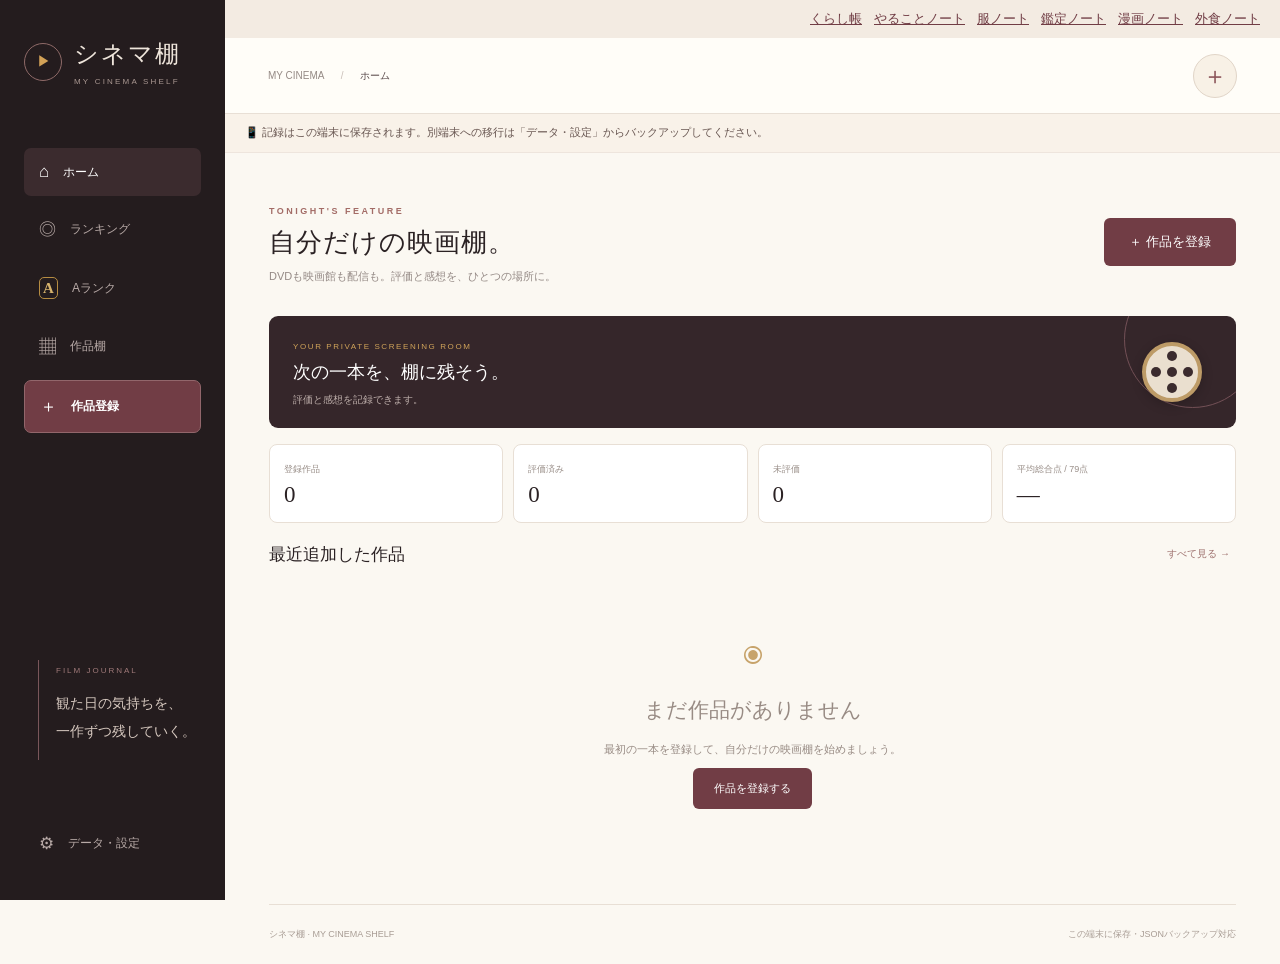
==== index.html @ 207286e6 "Unify home and library movie card layouts" ====
<!doctype html><html lang="ja"><head><meta charset="utf-8"><meta name="viewport" content="width=device-width,initial-scale=1"><meta name="theme-color" content="#241c1e"><meta name="description" content="DVD・映画を評価して、観た作品・所有作品・観たい作品を整理する映画ノート"><title>シネマ棚 | DVD・映画の評価ノート</title>
<style>
/* style.css */
:root{--ink:#2b2224;--wine:#713d45;--cream:#f6f0e7;--paper:#fbf8f2;--gold:#c49a4a;--muted:#958a86;--line:#e8dfd5}*{box-sizing:border-box}body{margin:0;background:var(--paper);color:var(--ink);font:14px -apple-system,BlinkMacSystemFont,"Noto Sans JP",sans-serif}button,input,select,textarea{font:inherit}button{cursor:pointer;color:inherit}aside{position:fixed;inset:0 auto 0 0;width:225px;background:#241c1e;color:#eee5db;padding:38px 24px;z-index:5}.brand{display:flex;align-items:center;gap:12px;color:inherit;text-decoration:none;font-family:Georgia,serif;font-size:24px;letter-spacing:2px}.brand small{display:block;font:8px sans-serif;letter-spacing:2.2px;color:#a99791;margin-top:7px}.mark{display:grid;place-items:center;width:38px;height:38px;border:1px solid #8f6a68;border-radius:50%;color:#d3a257;font-size:14px;padding-left:3px}nav{display:grid;gap:8px;margin-top:62px}nav button,.settings-link{border:0;background:none;color:#b8aaa7;border-radius:7px;padding:14px 15px;text-align:left;display:flex;align-items:center;gap:14px;font-size:17px}nav button span,.settings-link span{font-size:12px}nav button.active,.settings-link.active{background:#3b2b2e;color:#fff}.side-note{position:absolute;left:38px;right:25px;bottom:140px;border-left:1px solid #79565a;padding-left:17px}.side-note span{font-size:8px;letter-spacing:2px;color:#9f7979}.side-note p{font-family:Georgia,serif;line-height:2;color:#d6c8bf;font-size:14px}.settings-link{position:absolute;left:24px;right:24px;bottom:32px;width:calc(100% - 48px)}.shell{margin-left:225px}header{height:76px;background:#fffdf8;border-bottom:1px solid var(--line);display:flex;align-items:center;justify-content:space-between;padding:0 43px;color:#968b86;font-size:10px}header i{font-style:normal;margin:0 14px;color:#c9beb7}header b{font-weight:500;color:#59494a}.round-add{border:1px solid #e1d5c8;background:#f8f1e6;border-radius:50%;width:34px;height:34px;color:#8a5358;font-size:18px}main{max-width:1300px;margin:auto;padding:48px 44px 0}.page-head{display:flex;align-items:center;justify-content:space-between;gap:25px;margin-bottom:32px}.kicker{font-size:9px;letter-spacing:2.5px;color:#a36c67;font-weight:700}h1{font-family:Georgia,serif;font-size:31px;line-height:1.55;letter-spacing:1px;margin:12px 0 10px;font-weight:500}.page-head p{color:var(--muted);font-size:11px;margin:0}.primary{border:0;background:var(--wine);color:white;border-radius:6px;padding:13px 21px;font-size:11px}.primary:hover{background:#5d3037}.hero{background:#35262a;color:#fff;border-radius:12px;min-height:230px;padding:37px;display:flex;justify-content:space-between;align-items:center;overflow:hidden;position:relative}.hero:after{content:"";position:absolute;width:330px;height:330px;border:1px solid #735056;border-radius:50%;right:-50px;top:-105px;box-shadow:0 0 0 35px #332428,0 0 0 36px #65464b}.hero-copy{position:relative;z-index:1;max-width:520px}.hero-copy span{color:#d1a45a;font-size:9px;letter-spacing:2px}.hero-copy h2{font-family:Georgia,serif;font-size:24px;line-height:1.65;font-weight:400;margin:12px 0}.hero-copy p{color:#bfb0ac;font-size:11px}.reel{position:relative;z-index:1;width:140px;height:140px;border-radius:50%;background:#eadfcf;border:8px solid #bd9b67;display:grid;place-items:center;margin-right:70px;box-shadow:0 8px 30px #0005}.reel:before{content:"";width:24px;height:24px;background:#3b2b2e;border-radius:50%;box-shadow:38px 0 #3b2b2e,-38px 0 #3b2b2e,0 38px #3b2b2e,0 -38px #3b2b2e}.stats-grid{display:grid;grid-template-columns:repeat(5,1fr);gap:13px;margin:23px 0}.stat{background:#fff;border:1px solid var(--line);border-radius:8px;padding:19px}.stat span{font-size:9px;color:#988d87}.stat strong{display:block;font-family:Georgia,serif;font-size:27px;font-weight:500;margin-top:10px}.section-head{display:flex;justify-content:space-between;align-items:center;margin:30px 0 15px}.section-head h2{font-family:Georgia,serif;font-size:17px;font-weight:500;margin:0}.text-button{border:0;background:none;color:#9e716e;font-size:10px}.poster-grid{display:grid;grid-template-columns:repeat(4,1fr);gap:17px}.movie-card{background:#fff;border:1px solid var(--line);border-radius:9px;overflow:hidden;min-width:0}.poster{height:145px;background:linear-gradient(145deg,#5d3a40,#2c2325);display:grid;place-items:center;color:#dcc5ae;position:relative}.poster span{font-family:Georgia,serif;font-size:46px;opacity:.75}.poster small{position:absolute;left:13px;top:12px;background:#1f1719aa;color:#eadfd7;border-radius:12px;padding:5px 8px;font-size:8px}.poster small.owned{left:auto;right:12px;background:#c59c55;color:#241c1e}.card-body{padding:16px}.card-body h3{margin:0 0 7px;font-size:13px;white-space:nowrap;overflow:hidden;text-overflow:ellipsis}.meta{color:#a0948d;font-size:9px}.stars{color:var(--gold);letter-spacing:1px;margin-top:11px;font-size:14px}.stars .empty{color:#ded5ca}.card-actions{display:flex;justify-content:space-between;align-items:center;margin-top:12px;border-top:1px solid #f0e9e1;padding-top:10px}.pill{font-size:8px;background:#f3ebe2;color:#8a6964;padding:5px 7px;border-radius:12px}.plain{border:0;background:none;color:#9a8882;padding:5px}.toolbar{display:flex;gap:10px;flex-wrap:wrap;margin-bottom:20px}.toolbar input,.toolbar select{border:1px solid var(--line);background:#fff;padding:11px 12px;border-radius:6px;color:var(--ink)}.toolbar input{flex:1;min-width:180px}.toolbar select{min-width:130px}.panel{background:#fff;border:1px solid var(--line);border-radius:9px;overflow:hidden}.list-row{display:flex;align-items:center;gap:15px;padding:16px 20px;border-bottom:1px solid #eee6dd}.list-row:last-child{border-bottom:0}.mini-poster{width:43px;height:56px;border-radius:4px;background:#4a3438;color:#d7b885;display:grid;place-items:center;font-family:Georgia,serif;font-size:20px;flex-shrink:0}.row-main{flex:1;min-width:0}.row-main b{font-size:12px;display:block;white-space:nowrap;overflow:hidden;text-overflow:ellipsis}.row-main small{display:block;color:#9c918a;font-size:9px;margin-top:6px}.empty-state{text-align:center;padding:55px 20px;color:#988b84}.empty-state i{font-size:40px;font-style:normal;color:#c7a36a}.empty-state h2{font-family:Georgia,serif;font-weight:500}.empty-state p{font-size:11px}.rank-list{counter-reset:rank}.rank-list .list-row:before{counter-increment:rank;content:counter(rank);font-family:Georgia,serif;font-size:22px;color:#bb9560;width:23px;text-align:center}.chart-wrap{display:grid;grid-template-columns:1fr 1fr;gap:20px}.chart-panel{padding:24px}.chart-panel h2{font-family:Georgia,serif;font-size:16px;font-weight:500;margin:0 0 25px}.bar-row{display:grid;grid-template-columns:85px 1fr 28px;gap:10px;align-items:center;margin:14px 0;font-size:10px;color:#80726e}.bar{height:7px;background:#eee8df;border-radius:5px;overflow:hidden}.bar div{height:100%;background:#8b5258;border-radius:5px}.settings-grid{display:grid;grid-template-columns:1fr 1fr;gap:18px}.settings-card{padding:25px}.settings-card p{font-size:11px;color:#91837e;line-height:1.9}.secondary{border:1px solid var(--line);background:#fff;border-radius:6px;padding:11px 16px;font-size:10px;margin:8px 6px 0 0}footer{margin-top:40px;padding:23px 0;border-top:1px solid var(--line);display:flex;justify-content:space-between;color:#a89c94;font-size:9px}dialog{border:1px solid var(--line);border-radius:12px;width:540px;max-width:94vw;max-height:92dvh;overflow:auto;padding:29px;color:var(--ink);box-shadow:0 25px 80px #241c1e55}dialog::backdrop{background:#241c1eb8;backdrop-filter:blur(3px)}.dialog-head{display:flex;justify-content:space-between;align-items:center;margin-bottom:23px}.dialog-head h2{font-family:Georgia,serif;font-weight:500;font-size:23px;margin:8px 0 0}form>label,.form-grid label{display:block;font-size:10px;margin:16px 0 0}input,select,textarea{border:1px solid #ded4c8;background:#fff;border-radius:6px;padding:11px;width:100%;margin-top:7px;color:var(--ink)}.form-grid{display:grid;grid-template-columns:1fr 1fr;gap:14px}.owned-check{display:flex!important;gap:8px;align-items:center}.owned-check input{width:auto;margin:0}fieldset{border:0;padding:0;margin:18px 0 0}legend{font-size:10px}legend span{color:#a89d95}.star-input{display:flex;flex-direction:row-reverse;justify-content:flex-end;margin-top:7px}.star-input input{position:absolute;opacity:0;width:1px}.star-input label{font-size:29px;color:#ddd2c5;cursor:pointer}.star-input input:checked~label,.star-input label:hover,.star-input label:hover~label{color:var(--gold)}.full{width:100%;margin-top:8px}.error{color:#ad504a;font-size:10px;min-height:16px}#toast{position:fixed;bottom:24px;left:50%;transform:translateX(-50%);background:#38272b;color:#fff;padding:13px 22px;border-radius:7px;z-index:20;font-size:11px}[hidden]{display:none!important}@media(max-width:1000px){aside{width:185px;padding:30px 16px}.shell{margin-left:185px}main{padding:35px 25px 0}.poster-grid{grid-template-columns:repeat(3,1fr)}.stats-grid{grid-template-columns:repeat(3,1fr)}}@media(max-width:650px){aside{position:fixed;inset:auto 0 0 0;width:100%;height:65px;padding:0;background:#fff;border-top:1px solid var(--line);color:var(--ink)}.brand,.side-note{display:none}nav{display:flex;margin:0;height:65px;padding-right:55px;gap:0}nav button{flex:1;display:flex;flex-direction:column;justify-content:center;gap:4px;padding:6px 1px;border-radius:0;font-size:16px;color:#8d7d79}nav button span{font-size:8px}nav button.active{background:#f4ece5;color:var(--wine)}.settings-link{position:absolute;inset:0 0 0 auto;width:55px;height:65px;padding:0;justify-content:center;border-radius:0;font-size:17px}.settings-link span{display:none}.shell{margin:0}header{height:52px;padding:0 18px}main{padding:28px 17px 76px}.page-head{align-items:flex-start}.page-head h1{font-size:24px}.page-head p{max-width:220px;line-height:1.8}.page-head>.primary{padding:10px;font-size:9px;white-space:nowrap;margin-top:30px}.hero{padding:27px;min-height:220px}.hero-copy h2{font-size:21px}.reel{display:none}.stats-grid{grid-template-columns:repeat(2,1fr);gap:10px}.poster-grid{grid-template-columns:repeat(2,1fr);gap:11px}.poster{height:125px}.chart-wrap,.settings-grid{grid-template-columns:1fr}.toolbar input{flex-basis:100%}.toolbar select{flex:1;min-width:105px}.list-row{padding:14px 12px;gap:10px}.form-grid{grid-template-columns:1fr}footer{gap:20px;line-height:1.8}dialog{padding:23px 19px}}

/* details.css */
.detail-section{margin-top:20px;border-top:1px solid var(--line);padding-top:18px}.detail-section h3{font-family:Georgia,"Noto Serif JP",serif;font-size:14px;font-weight:500;margin:0 0 12px}.detail-section h3 small{font:9px -apple-system,sans-serif;color:#a39790;margin-left:8px}.rating-grid{display:grid;grid-template-columns:1fr 1fr;gap:9px 14px}.criterion{display:grid;grid-template-columns:1fr 76px;align-items:center;gap:8px;font-size:10px;color:#71625f}.criterion select{margin:0;padding:8px}.special-grid{display:grid;grid-template-columns:repeat(2,1fr);gap:7px 12px}.special-item{display:flex;align-items:center;gap:8px;font-size:10px;border:1px solid #e9e0d7;border-radius:6px;padding:9px;background:#fdfaf5}.special-item input{width:auto;margin:0}.criteria-form{margin-top:18px}.criteria-group{padding:20px;border-top:1px solid var(--line)}.criteria-group:first-child{border-top:0}.criteria-group h3{font-family:Georgia,serif;font-size:15px;font-weight:500;margin:0 0 7px}.criteria-group p{font-size:9px;color:#9a8e88;margin:0 0 13px}.criteria-inputs{display:grid;grid-template-columns:repeat(2,1fr);gap:9px}.criteria-inputs label{font-size:9px;color:#8c7d78}.criteria-inputs input{margin-top:5px}.criteria-actions{display:flex;justify-content:flex-end;padding:0 20px 20px}.detail-badge{display:block;margin-top:9px;color:#89606a;font-size:9px;white-space:nowrap;overflow:hidden;text-overflow:ellipsis}@media(max-width:650px){.rating-grid,.criteria-inputs{grid-template-columns:1fr}.special-grid{grid-template-columns:1fr}.criterion{grid-template-columns:1fr 85px}}
.special-score{display:block;font-size:10px;color:#89606a;line-height:1.6;margin-top:8px}.special-rating-summary{background:#f4ecee;border:1px solid #e5d6dc;border-radius:7px;padding:13px 15px;margin:0 0 18px}.special-rating-summary>span{font-size:11px;color:#9b7a87;margin-right:13px}.special-rating-summary output{font-size:20px;color:#8a5566}.special-rating-summary p{font-size:10px;line-height:1.7;color:#a28a93;margin:8px 0 0}
.automatic-work output{display:flex;align-items:center;justify-content:center;min-height:45px;border:1px solid #d9bac5;border-radius:6px;background:#f4e8ed;color:#835063;font-size:13px;padding:8px 4px;white-space:nowrap}.automatic-work .score-scale{line-height:1.5}.work-rating-summary{margin-top:5px}

/* calculated.css */
.overall-section{margin-top:20px;background:#f7f0e6;border:1px solid #eadcc7;border-radius:8px;padding:16px 18px}.overall-section h3{font-size:13px;font-weight:500;margin:0 0 9px}.overall-section small{font-size:9px;color:#9a846e;margin-left:8px}.overall-section output{font-family:Georgia,serif;font-size:28px;color:#8b5a4b}.overall-section p{font-size:10px;color:#988676;line-height:1.8;margin-bottom:0}.score-scale{display:block;font-size:9px;color:#aa9589;margin-top:4px}.calculated-stars{display:inline-flex;align-items:center;gap:7px;white-space:nowrap}.calculated-stars b{font-size:11px;letter-spacing:0;font-weight:500}.star-track{position:relative;display:inline-block;color:#ded5ca;line-height:1.5}.star-fill{position:absolute;top:0;left:0;overflow:hidden;color:var(--gold);white-space:nowrap;line-height:1.5}.rating-unset{display:inline-block;font-size:10px;color:#b4a59a;margin-top:11px}#subgenre-label[hidden]{display:none!important}

/* total.css */
.total-rating{display:inline-flex;align-items:baseline;gap:3px;white-space:nowrap;color:var(--gold);margin-top:11px}.total-rating strong{font-size:22px;font-family:Georgia,serif;font-weight:500}.total-rating small{font-size:10px;letter-spacing:0;color:#9a8b7b}.hero-copy .total-rating small{color:#c5b1a3}.hero-copy .total-rating strong{color:#e0b76c}.card-actions{justify-content:flex-end}.list-row .total-rating{margin-top:0}.list-row .total-rating strong{font-size:18px}@media(max-width:650px){.list-row .total-rating strong{font-size:16px}.list-row .total-rating small{font-size:9px}}
.card-body>.total-rating,.card-body>.rating-unset{display:flex;width:max-content}

/* ranking.css */
.ranking-switch{display:grid;grid-template-columns:repeat(4,1fr);gap:10px}.ranking-switch button{border:1px solid var(--line);border-radius:8px;padding:15px 12px;background:#fff;color:#8b7772;font-size:12px;text-align:center}.ranking-switch button small{display:block;margin-top:6px;font-size:9px;color:#ac9b8c}.ranking-switch button[aria-pressed="true"]{background:#713d45;border-color:#713d45;color:#fff}.ranking-switch button[aria-pressed="true"] small{color:#e3cac5}.ranking-switch button:focus-visible{outline:3px solid #c49a4a;outline-offset:2px}.ranking-help{font-size:10px;color:#9b8b80;line-height:1.9;margin:15px 0 19px}.ranking-summary{display:flex;align-items:center;justify-content:space-between;gap:15px;margin:22px 0 12px;font-size:10px}.ranking-summary b{font-size:13px;font-weight:500}.ranking-summary span{color:#a18f81}.ranking-number{width:42px;text-align:center;color:#ab834e;font-family:Georgia,serif;font-size:23px;flex-shrink:0}.ranking-number small{font:9px -apple-system,sans-serif;margin-left:3px;color:#ad9b84}.ranking-score{white-space:nowrap;color:#98664d;flex-shrink:0}.ranking-score strong{font:23px Georgia,serif}.ranking-score small{font-size:10px;color:#a9988c}.ranking-row .ranking-completion{color:#b3a498;font-size:9px}.ranking-list .ranking-row:last-child{border-bottom:0}.rankings-section{margin-bottom:30px}@media(max-width:650px){.ranking-switch{grid-template-columns:repeat(2,minmax(0,1fr));gap:8px}.ranking-switch button{font-size:11px;padding:13px 8px}.ranking-switch button small{font-size:9px}.ranking-number{width:28px;font-size:20px}.ranking-score strong{font-size:20px}.ranking-score small{font-size:9px}.ranking-row{gap:8px}.ranking-summary{gap:8px}.ranking-summary span{font-size:9px}}

/* layout.css */
.register-tab{background:#713d45;color:#fff;border:1px solid #92666b;min-height:52px}.register-tab span{font-weight:600}.page-head>.primary{min-height:48px;font-size:13px;padding:15px 25px}.round-add{width:44px;height:44px;font-size:24px}.hero{min-height:112px;padding:18px 24px;border-radius:9px;gap:16px}.hero:after{width:135px;height:135px;right:-25px;top:-45px;box-shadow:none}.hero-copy{min-width:0;flex:1}.hero-copy>span{font-size:8px;letter-spacing:1.6px}.hero-copy h2{font-size:18px;line-height:1.5;margin:7px 0;white-space:nowrap;overflow:hidden;text-overflow:ellipsis}.hero-copy p{margin:0;font-size:10px}.reel{width:60px;height:60px;border-width:4px;margin-right:10px;flex-shrink:0;box-shadow:0 3px 12px #0003}.reel:before{width:10px;height:10px;box-shadow:16px 0 #3b2b2e,-16px 0 #3b2b2e,0 16px #3b2b2e,0 -16px #3b2b2e}body[data-active-view="home"] .page-head h1{font-size:26px;line-height:1.4;margin:8px 0}body[data-active-view="home"] .stats-grid{margin:16px 0;gap:10px}body[data-active-view="home"] .stat{padding:14px}body[data-active-view="home"] .stat strong{font-size:23px;margin-top:6px}body[data-active-view="home"] .section-head{margin:20px 0 13px}#editor{width:min(960px,96vw);height:min(940px,96dvh);max-width:96vw;max-height:96dvh;padding:0;overflow:hidden}#movie-form{display:grid;grid-template-rows:auto minmax(0,1fr) auto;height:100%;min-height:0}#editor .dialog-head{padding:22px 28px 18px;margin:0;background:#fffdf8;border-bottom:1px solid var(--line)}#editor .dialog-head>.plain{min-width:44px;min-height:44px;font-size:19px}#editor .dialog-head h2{font-size:25px}#editor .editor-scroll{overflow-y:auto;overscroll-behavior:contain;padding:0 30px 24px;min-height:0;scrollbar-gutter:stable}#editor .editor-scroll>label,#editor .form-grid>label{display:block;font-size:13px;margin:17px 0 0}#editor input,#editor select,#editor textarea{font-size:15px;min-height:45px;padding:11px 12px}#editor input[type="checkbox"]{min-height:22px;width:22px;height:22px;padding:0}#editor .detail-section h3{font-size:16px}#editor .detail-section h3 small{font-size:11px}#editor .criterion{font-size:13px;grid-template-columns:minmax(0,1fr) 90px;gap:10px}#editor .rating-grid{gap:12px 25px}#editor .score-scale{font-size:10px}#editor .editor-footer{background:#fffdf8;padding:12px 28px max(15px,env(safe-area-inset-bottom));border-top:1px solid var(--line);display:flex;align-items:center;justify-content:flex-end;gap:18px}#editor .editor-footer .error{flex:1;margin:0;font-size:12px;line-height:1.6}#editor .editor-footer .primary{margin:0;width:auto;min-width:210px;min-height:48px;font-size:14px}.criteria-save-note,.criteria-save-status{font-size:11px;color:#8a7161;line-height:1.9;margin:10px 0}.criteria-recovery{padding:20px;border-top:1px solid var(--line)}.criteria-recovery summary{cursor:pointer;font-size:12px;color:#8c6663}.criteria-recovery>div{display:flex;align-items:center;gap:10px;flex-wrap:wrap;margin-top:14px}.criteria-recovery select{flex:1;min-width:180px;margin:0}.criteria-recovery button{margin:0}.criteria-recovery .help{font-size:10px;color:#9a8a7d;line-height:1.8}.criteria-recovery label{font-size:11px}.criteria-actions{align-items:center;justify-content:space-between;gap:15px}.criteria-actions button{white-space:nowrap}.settings-card .criteria-save-note{min-height:0}
@media(max-width:650px){nav{padding-right:52px}nav button{font-size:19px;gap:5px}nav button span{font-size:10px}.register-tab{background:#713d45!important;color:#fff!important;min-width:75px;min-height:65px;border-radius:0}.register-tab span{font-size:11px}.settings-link{width:52px}.page-head{align-items:flex-start;gap:12px;margin-bottom:19px}.page-head>.primary{margin-top:22px;min-height:46px;min-width:100px;padding:12px 13px;font-size:12px}.page-head h1{font-size:22px}body[data-active-view="home"] .page-head h1{font-size:22px}body[data-active-view="home"] .page-head p{font-size:10px;max-width:220px}main{padding:22px 16px 85px}.hero{min-height:95px;padding:15px 17px;gap:12px}.hero-copy h2{font-size:15px;margin:6px 0}.hero-copy p{font-size:9px;line-height:1.5}.hero-copy .total-rating{margin:0}.hero-copy .total-rating strong{font-size:20px}.hero .reel{display:grid;width:46px;height:46px;border-width:3px;margin:0}.hero .reel:before{width:8px;height:8px;box-shadow:12px 0 #3b2b2e,-12px 0 #3b2b2e,0 12px #3b2b2e,0 -12px #3b2b2e}body[data-active-view="home"] .stats-grid{grid-template-columns:repeat(3,minmax(0,1fr));gap:8px;margin:13px 0}body[data-active-view="home"] .stat{padding:11px 10px;min-height:70px}body[data-active-view="home"] .stat span{font-size:8px}body[data-active-view="home"] .stat strong{font-size:21px}#editor{width:100vw;max-width:100vw;height:100dvh;max-height:100dvh;margin:0;border:0;border-radius:0}#editor .dialog-head{padding:max(12px,env(safe-area-inset-top)) 18px 12px}#editor .dialog-head h2{font-size:22px}#editor .editor-scroll{padding:0 18px 25px;scrollbar-gutter:auto}#editor .rating-grid{grid-template-columns:1fr;gap:12px}#editor .criterion{grid-template-columns:minmax(0,1fr) 92px;font-size:14px}#editor .criterion select{font-size:16px}#editor input,#editor textarea,#editor select{font-size:16px}#editor .detail-section h3{font-size:15px;line-height:1.9}#editor .detail-section h3 small{font-size:10px}#editor .editor-footer{padding:10px 15px max(12px,env(safe-area-inset-bottom));flex-direction:column;gap:6px}#editor .editor-footer .primary{width:100%;min-height:50px;font-size:15px}#editor .editor-footer .error{flex:initial;width:100%;font-size:11px;min-height:0}#editor .editor-footer .error:empty{display:none}.criteria-actions{align-items:flex-start;flex-direction:column}.criteria-actions .primary{width:100%;min-height:45px}.criteria-recovery{padding:18px}.criteria-recovery>div{align-items:stretch}.criteria-recovery button{width:100%}}
.stats-grid{grid-template-columns:repeat(4,minmax(0,1fr))}@media(max-width:650px){body[data-active-view="home"] .stats-grid,.stats-grid{grid-template-columns:repeat(2,minmax(0,1fr))}body[data-active-view="stats"] .rankings-section>.section-head{margin-top:0}}

/* movie.css */
.movie-card,.ranking-row,.movie-row{position:relative}.movie-open{position:absolute;inset:0;z-index:1;border:0;border-radius:inherit;background:transparent;width:100%;padding:0;-webkit-tap-highlight-color:transparent}.movie-open:hover{box-shadow:inset 0 0 0 2px #713d452b}.movie-open:focus-visible{outline:3px solid var(--wine);outline-offset:-3px}.card-actions button,.ranking-row>.plain,.movie-row>.plain{position:relative;z-index:2;min-width:44px;min-height:44px}.movie-card .card-actions{margin-top:8px;padding-top:3px}
.movie-actress{display:flex;align-items:baseline;gap:6px;margin:0 0 9px;line-height:1.6}.movie-actress>span{flex-shrink:0;font-size:9px;color:var(--muted)}.movie-actress>strong{min-width:0;font-size:11px;font-weight:500;color:var(--wine);overflow-wrap:anywhere}
#movie-details{width:min(850px,96vw);height:min(920px,94dvh);max-width:96vw;max-height:94dvh;padding:0;overflow:hidden;background:var(--paper)}.movie-detail-layout{height:100%;display:grid;grid-template-rows:auto minmax(0,1fr) auto}.movie-detail-layout>.dialog-head{margin:0;padding:22px 28px;border-bottom:1px solid var(--line);align-items:flex-start;gap:18px;background:#fffdf8}.movie-detail-layout .dialog-head>div{min-width:0}.movie-detail-layout h2{overflow-wrap:anywhere;line-height:1.5;font-size:23px}.movie-detail-layout .dialog-head>.plain{min-width:44px;min-height:44px;font-size:19px;flex-shrink:0}.movie-detail-body{overflow-y:auto;overscroll-behavior:contain;min-height:0;padding:24px 30px}.movie-detail-summary>.total-rating,.movie-detail-summary>.rating-unset{display:inline-flex;margin:0 0 20px}.movie-facts{display:grid;grid-template-columns:1fr 1fr;gap:18px 28px;margin:0}.movie-facts div{min-width:0}.movie-facts dt{font-size:11px;color:#95847e;margin-bottom:6px}.movie-facts dd{font-size:14px;line-height:1.6;margin:0;overflow-wrap:anywhere}.movie-detail-section{padding-top:24px;margin-top:24px;border-top:1px solid var(--line)}.movie-detail-section h3{margin:0 0 14px;font-size:16px;display:flex;align-items:baseline;justify-content:space-between;gap:12px}.movie-detail-section h3>span{font-size:14px;color:var(--wine);font-weight:500;white-space:nowrap}.movie-detail-section h3>small{font-size:12px;font-weight:400;color:#95847e}.movie-rating-list{display:grid;grid-template-columns:1fr 1fr;gap:0 24px;margin:0}.movie-rating-list>div{display:flex;justify-content:space-between;align-items:center;gap:15px;min-width:0;padding:13px 0;border-bottom:1px solid #eee6dd}.movie-rating-list dt{font-size:13px;line-height:1.6;overflow-wrap:anywhere}.movie-rating-list dd{margin:0;font-size:17px;font-weight:600;color:var(--wine);white-space:nowrap}.movie-rating-list dd small{font-size:10px;font-weight:400;color:#95847e}.movie-detail-body .unrated{color:#a39790;font-weight:400;font-size:12px}.movie-review{font-size:14px;line-height:1.9;white-space:pre-wrap;overflow-wrap:anywhere;margin:0}.movie-tags{display:flex;gap:8px;flex-wrap:wrap}.movie-tags span{font-size:12px;color:#8a5358;border-radius:14px;background:#f0e4df;padding:6px 11px;overflow-wrap:anywhere;max-width:100%}.movie-detail-footer{padding:13px 28px max(15px,env(safe-area-inset-bottom));display:flex;justify-content:flex-end;align-items:center;gap:10px;background:#fffdf8;border-top:1px solid var(--line)}.movie-detail-footer button{min-height:46px;padding:12px 24px;margin:0;font-size:13px}
@media(max-width:650px){#movie-details{width:100vw;max-width:100vw;height:100dvh;max-height:100dvh;border:0;border-radius:0;margin:0}.movie-detail-layout>.dialog-head{padding:17px 18px 14px}.movie-detail-layout h2{font-size:20px}.movie-detail-body{padding:20px}.movie-facts,.movie-rating-list{grid-template-columns:1fr}.movie-facts{gap:16px}.movie-detail-section{margin-top:22px;padding-top:22px}.movie-detail-footer{padding:12px 18px max(15px,env(safe-area-inset-bottom))}.movie-detail-footer button{flex:1}.movie-rating-list dt{font-size:14px}}

/* sync.css */
.sync-status{display:flex;align-items:center;gap:10px;min-height:40px;padding:7px 43px;background:#f3eee7;border-bottom:1px solid var(--line);font-size:11px;color:#8a746a}.sync-status:before{content:"";width:7px;height:7px;border-radius:50%;background:#b4a38d;flex-shrink:0}.sync-status[data-state="synced"]:before{background:#6d896f}.sync-status[data-state="syncing"]:before{background:#c49a4a}.sync-status[data-state="error"]:before,.sync-status[data-state="auth"]:before{background:#b26a65}.sync-status>span{flex:1;line-height:1.5}.sync-status button{padding:6px 9px;font-size:10px;white-space:nowrap;border:1px solid #dfd2c5;border-radius:5px;background:#fffdf8}.sync-status a{color:var(--wine);white-space:nowrap}.sync-help{font-size:11px;line-height:1.9;color:#8a746a}@media(max-width:650px){.sync-status{padding:7px 17px;gap:8px;font-size:10px;flex-wrap:wrap}.sync-status>span{min-width:150px}.sync-status button{font-size:10px}.sync-status a{font-size:10px}}

/* arank.css */
.a-rank-nav{display:grid;place-items:center;width:19px;height:22px;border:1px solid #b68c42;border-radius:5px;color:#d7b36d;font:600 15px Georgia,serif;flex-shrink:0}.a-rank-badge{display:inline-flex;align-items:center;justify-content:center;vertical-align:middle;background:#f8edcc;color:#8b671f;border:1px solid #e8d399;border-radius:5px;padding:3px 7px;font-size:10px;font-weight:600;line-height:1.5;white-space:nowrap}.poster .a-rank-badge{position:absolute;left:auto;right:10px;top:12px;font-family:inherit;font-size:10px;opacity:1;background:#f8edcc;color:#8b671f}.movie-detail-summary>.a-rank-badge{margin:0 0 20px 14px}.ranking-row .a-rank-badge{margin-top:7px;font-size:9px}.a-rank-summary{display:flex;align-items:center;gap:17px;padding:22px 24px;margin-bottom:22px;border:1px solid #e6d5a8;border-radius:10px;background:linear-gradient(120deg,#f9f0d8,#fffdf8)}.a-rank-mark{display:grid;place-items:center;width:48px;height:54px;flex-shrink:0;border:1px solid #d3af63;border-radius:8px;background:#fffaf0;color:#9b742b;font:30px Georgia,serif}.a-rank-summary strong{font-size:20px;font-weight:500;color:#755521}.a-rank-summary p{font-size:11px;color:#9b855c;margin:7px 0 0;line-height:1.7}@media(max-width:650px){nav button{min-width:0}nav button[data-view="arank"]{font-size:19px}.a-rank-nav{width:18px;height:20px;font-size:14px;color:#a47e36}.a-rank-summary{padding:17px;gap:13px;margin-bottom:18px}.a-rank-summary strong{font-size:19px}.a-rank-summary p{font-size:10px}.a-rank-mark{width:40px;height:47px;font-size:26px}.poster .a-rank-badge{top:11px;right:8px;padding:3px 5px;font-size:9px}nav .register-tab{min-width:75px}}@media(max-width:350px){nav button span{font-size:9px}nav .register-tab span{font-size:11px}}
body[data-active-view="arank"] .toolbar{display:grid;grid-template-columns:repeat(4,minmax(0,1fr))}body[data-active-view="arank"] .toolbar input{grid-column:1/-1;min-width:0}body[data-active-view="arank"] .toolbar select{min-width:0}@media(max-width:650px){body[data-active-view="arank"] .toolbar{grid-template-columns:repeat(2,minmax(0,1fr))}}

.local-storage-notice{font-size:11px;line-height:1.6;color:#675550;padding:10px 20px;background:#f9f2e9;border-bottom:1px solid #eee5dd;}@media(max-width:650px){.local-storage-notice{padding:8px 16px;font-size:10px}}

#actress-suggestions{display:grid;gap:4px;margin-top:6px;max-height:220px;overflow:auto;border:1px solid var(--line);border-radius:7px;padding:5px;background:#fff}#actress-suggestions .actress-suggestion{display:grid;gap:4px;text-align:left;background:#fbf8f2;border:0;border-radius:5px;padding:12px;min-height:48px}#actress-suggestions .actress-suggestion:hover,#actress-suggestions .actress-suggestion:focus-visible{background:#f3e5df;outline:2px solid var(--wine);outline-offset:-2px}.actress-suggestion strong{font-size:13px}.actress-suggestion small{font-size:10px;color:#806c67;overflow-wrap:anywhere}
.actress-ranking-picker{display:block;margin:16px 0;font-size:12px;color:var(--wine)}.actress-ranking-picker select{display:block;max-width:420px;min-height:44px}






.actress-link{position:relative;z-index:2;display:inline-block;border:0;background:none;padding:5px 0;color:var(--wine);font:inherit;text-align:left;text-decoration:underline;text-underline-offset:3px;cursor:pointer;max-width:100%;overflow-wrap:anywhere}.actress-link:hover{color:#a56a00}.actress-link:focus-visible{outline:2px solid var(--wine);outline-offset:3px}
/* Shared poster layout for home and library cards. */
.poster>small{top:10px;max-width:calc(100% - 26px);overflow-wrap:anywhere;line-height:1.4}
@media(max-width:650px){.poster>span:not(.a-rank-badge){font-size:32px}}
</style></head><body><nav aria-label="ほかのノート" style="position:relative;display:flex;flex-wrap:wrap;justify-content:flex-end;gap:12px;margin:0;background:#f3ebe2;padding:10px 20px;font-size:13px"><a href="kurashi-ledger/" style="color:#713d45">くらし帳</a><a href="yarukoto-note/" style="color:#713d45">やることノート</a><a href="fuku-note/" style="color:#713d45">服ノート</a><a href="kantei-note/" style="color:#713d45">鑑定ノート</a><a href="manga-note/" style="color:#713d45">漫画ノート</a><a href="dining-note/" style="color:#713d45">外食ノート</a></nav>
<aside><a class="brand" href="#home"><span class="mark">▶</span><span>シネマ棚<small>MY CINEMA SHELF</small></span></a><nav aria-label="メインナビゲーション"><button data-view="home">⌂ <span>ホーム</span></button><button data-view="stats">◎ <span>ランキング</span></button><button data-view="arank"><b class="a-rank-nav" aria-hidden="true">A</b> <span>Aランク</span></button><button data-view="library">▦ <span>作品棚</span></button><button class="register-tab" onclick="openEditor()">＋ <span>作品登録</span></button></nav><div class="side-note"><span>FILM JOURNAL</span><p>観た日の気持ちを、<br>一作ずつ残していく。</p></div><button class="settings-link" data-view="settings">⚙ <span>データ・設定</span></button></aside>
<div class="shell"><header><span>MY CINEMA <i>/</i> <b id="crumb">ホーム</b></span><button class="round-add" onclick="openEditor()" aria-label="作品を登録">＋</button></header><div class="local-storage-notice" role="status">📱 記録はこの端末に保存されます。別端末への移行は「データ・設定」からバックアップしてください。</div><main><div class="page-head"><div><span class="kicker" id="kicker">TONIGHT'S FEATURE</span><h1 id="title">心に残った一本を、<br>自分だけの棚へ。</h1><p id="subtitle">DVDも映画館も配信も。評価と感想を、ひとつの場所に。</p></div><button class="primary" onclick="openEditor()">＋ 作品を登録</button></div><div id="content"></div><footer><span>シネマ棚 · MY CINEMA SHELF</span><span>この端末に保存・JSONバックアップ対応</span></footer></main></div>
<dialog id="editor"><form id="movie-form"><div class="dialog-head"><div><span class="kicker">ADD TO SHELF</span><h2 id="form-title">作品を登録</h2></div><button type="button" class="plain" onclick="editor.close()" aria-label="閉じる">✕</button></div><div class="editor-scroll" tabindex="0" aria-label="作品の入力欄"><label>作品名<input name="name" required maxlength="120" placeholder="例：ニュー・シネマ・パラダイス"></label><label>ジャンル<select name="genre"></select></label><label id="subgenre-label">サブジャンル<select name="subgenre"><option value="">未設定</option></select></label><label>視聴方法<select name="format"></select></label><section class="overall-section"><h3>総合評価 <small id="overall-max">自動計算・79点満点</small></h3><output id="overall-rating" aria-live="polite">未評価</output><p id="overall-help">女優評価25点＋作品評価54点の合計です。作品評価の「特殊項目」に特殊評価の合計（34点満点）を反映します。</p></section><section class="detail-section"><h3>女優の評価項目 <small>各5段階・5項目</small></h3><label>女優名<input name="actressName" maxlength="100" placeholder="任意・登録済みの名前から選択" id="actress-name" aria-controls="actress-suggestions" aria-expanded="false" autocomplete="off"></label><div id="actress-suggestions" aria-label="登録済みの女優名の候補" hidden></div><label>女優のタイプ<select name="actressType"><option value="">未設定</option><option>ロリ</option><option>ギャル</option><option>キレイめ</option><option>熟女</option></select></label><label>過去の女優名・評価から選ぶ<select id="actress-history"><option value="">過去の記録を選択</option></select></label><p class="help" id="actress-history-status" role="status" aria-live="polite">選ぶと女優名と5項目の評価を反映します。反映後も編集できます。</p><div id="actress-fields" class="rating-grid"></div></section><section class="detail-section"><h3>作品の評価項目 <small id="work-score-help">特殊項目34点を含む54点満点</small></h3><div class="special-rating-summary work-rating-summary"><span>作品評価の合計</span><output id="work-rating-total" aria-live="polite">未評価</output></div><div id="work-fields" class="rating-grid"></div></section><section class="detail-section"><h3>特殊評価項目 <small>1・2の2段階・17項目</small></h3><div class="special-rating-summary"><span>特殊評価の合計</span><output id="special-rating" aria-live="polite">未評価（34点満点）</output><p>17項目の点数を足し、作品評価の「特殊項目」にそのまま反映します。</p></div><div id="special-fields" class="rating-grid"></div></section><div class="form-grid"><label>鑑賞日<input name="watchedDate" type="date" min="1888-01-01" max="2100-12-31"></label><label>監督・制作 <input name="director" maxlength="100" placeholder="任意"></label></div><label>感想・メモ<textarea name="review" rows="4" maxlength="2000" placeholder="印象に残った場面、もう一度観たい理由など"></textarea></label><label>タグ<input name="tags" maxlength="200" placeholder="例：泣ける, 家族で観たい, 名作"></label></div><div class="editor-footer"><p id="form-error" class="error" role="alert"></p><button class="primary full" type="submit">棚に保存する</button></div></form></dialog>
<dialog id="movie-details" aria-labelledby="movie-detail-title"><div class="movie-detail-layout"><div class="dialog-head"><div><span class="kicker">MOVIE DETAILS</span><h2 id="movie-detail-title"></h2></div><button id="movie-detail-close" type="button" class="plain" onclick="document.querySelector('#movie-details').close()" aria-label="詳細を閉じる">✕</button></div><div id="movie-detail-body" class="movie-detail-body" tabindex="0" aria-label="作品の登録内容"></div><div class="movie-detail-footer"><button type="button" class="secondary" onclick="document.querySelector('#movie-details').close()">閉じる</button><button id="edit-detail" type="button" class="primary">この作品を編集</button></div></div></dialog>
<div id="toast" hidden role="status" aria-live="polite"></div><input id="restore" type="file" accept="application/json" hidden><input id="restore-criteria" type="file" accept="application/json" hidden>
<script>
/* model.js */
(function(root){'use strict';
const genres=['AV','ドラマ','コメディ','アクション','SF','ファンタジー','ホラー','ミステリー','恋愛','アニメ','ドキュメンタリー','音楽','その他'];
const subgenres=['痴漢','NTR','不倫','ナンパ','家族','職場'];
const formats=['U-NEXT','DMM購入','DMM購入(総集編)','DMMレンタル','DVD','Blu-ray','映画館','配信','テレビ','その他'];
const availableFormats=formats.slice(0,4);
const statuses=['watched','watchlist','watching'];
const defaults={work:Array.from({length:5},(_,i)=>'作品評価'+(i+1)),special:[...Array.from({length:11},(_,i)=>'特殊項目'+(i+1)),'イキおもらし','ベロキスビクビク','フェラグチュ','涙流し','汗流し','メガネ日焼け'],actress:Array.from({length:5},(_,i)=>'女優評価'+(i+1))};
const TOTAL_MAX=79,SPECIAL_MAX=34,WORK_ITEM_MAX=[5,5,5,10,5];
const empty=()=>{const criteria=JSON.parse(JSON.stringify(defaults));criteria.work[3]='特殊項目';return {version:13,specialWorkIndex:3,movies:[],criteria}};
const validDate=s=>!s||typeof s==='string'&&/^\d{4}-\d{2}-\d{2}$/.test(s)&&!isNaN(new Date(s+'T12:00:00Z'))&&new Date(s+'T12:00:00Z').toISOString().slice(0,10)===s;
const validScore=n=>n===null||Number.isInteger(n)&&n>=1&&n<=5;
function validCriteria(c,specialCount=17){return c&&[['actress',5],['work',5],['special',specialCount]].every(([k,n])=>Array.isArray(c[k])&&c[k].length===n&&c[k].every(x=>typeof x==='string'&&x.trim().length>0&&x.length<=40))}
function overallRating(m){
 const actress=Array.isArray(m.actressRatings)?m.actressRatings.filter(x=>x!==null):[];
 const work=Array.isArray(m.workRatings)?m.workRatings.filter(x=>x!==null):[];
 const scores=[...actress,...work];
 return scores.length?scores.reduce((sum,n)=>sum+n,0):null;
}
function specialRating(m){const values=m.specialValues.filter(value=>value!==null);return values.length?values.reduce((sum,value)=>sum+value,0):null}
function legacyValidMovie(m,specialCount=11){return m&&typeof m.id==='string'&&/^[\w-]{1,100}$/.test(m.id)&&typeof m.name==='string'&&m.name.trim().length>0&&m.name.length<=120&&(m.year===null||Number.isInteger(m.year)&&m.year>=1888&&m.year<=2100)&&genres.includes(m.genre)&&typeof m.subgenre==='string'&&(m.subgenre===''||m.genre==='AV'&&subgenres.includes(m.subgenre))&&formats.includes(m.format)&&statuses.includes(m.status)&&typeof m.owned==='boolean'&&validDate(m.watchedDate)&&typeof m.director==='string'&&m.director.length<=100&&typeof m.review==='string'&&m.review.length<=2000&&Array.isArray(m.tags)&&m.tags.length<=20&&m.tags.every(t=>typeof t==='string'&&t.length<=40)&&Number.isFinite(m.createdAt)&&Array.isArray(m.workRatings)&&m.workRatings.length===5&&m.workRatings.every((x,i)=>x===null||Number.isInteger(x)&&x>=1&&x<=(i===3?10:5))&&Array.isArray(m.specialValues)&&m.specialValues.length===specialCount&&m.specialValues.every(x=>x===null||Number.isInteger(x)&&x>=0&&x<=2)&&typeof m.actressName==='string'&&m.actressName.length<=100&&Array.isArray(m.actressRatings)&&m.actressRatings.length===5&&m.actressRatings.every(validScore)&&m.rating===overallRating(m)}
function migrateLegacy(input){
 if(!input||![1,2,3,4,5,6].includes(input.version)||!Array.isArray(input.movies))throw Error('Invalid movie backup');
 const d=JSON.parse(JSON.stringify(input));
 if(d.version===6){if(!legacyValidate(d))throw Error('Invalid movie backup');return d}
 if(d.version===2){
  const labelsValid=(key,count)=>Array.isArray(d.criteria?.[key])&&d.criteria[key].length===count&&d.criteria[key].every(x=>typeof x==='string'&&x.trim()&&x.length<=40);
  if(!labelsValid('work',4)||!labelsValid('special',11)||!labelsValid('actress',6))throw Error('Invalid legacy criteria');
  for(const m of d.movies)if(!m||!Array.isArray(m.workRatings)||m.workRatings.length!==4||!m.workRatings.every(validScore)||!Array.isArray(m.specialValues)||m.specialValues.length!==11||!m.specialValues.every(x=>typeof x==='boolean')||!Array.isArray(m.actressRatings)||m.actressRatings.length!==6||!m.actressRatings.every(validScore))throw Error('Invalid legacy ratings');
  d.criteria={actress:d.criteria.actress.slice(0,5),work:[...d.criteria.work,defaults.work[4]],special:d.criteria.special};
  d.movies=d.movies.map(m=>({...m,workRatings:[...m.workRatings,null],specialValues:m.specialValues.map(x=>x?3:null),actressRatings:m.actressRatings.slice(0,5)}));
 }else if(d.version===1){
  d.criteria=JSON.parse(JSON.stringify(defaults));d.criteria.special=d.criteria.special.slice(0,11);
  d.movies=d.movies.map(m=>({...m,workRatings:Array(5).fill(null),specialValues:Array(11).fill(null),actressName:'',actressRatings:Array(5).fill(null)}));
 }
 if(d.version<=3){
  for(const m of d.movies){
   if(!m||!Array.isArray(m.workRatings)||m.workRatings.length!==5||!m.workRatings.every(validScore)||!Array.isArray(m.actressRatings)||m.actressRatings.length!==5||!m.actressRatings.every(validScore))throw Error('Invalid legacy ratings');
   m.workRatings[3]=m.workRatings[3]===null?null:m.workRatings[3]*2;
   m.subgenre='';
   m.rating=overallRating(m);
  }
 }else if(d.version===4){
  d.movies=d.movies.map(m=>({...m,rating:overallRating(m)}));
 }
 for(const m of d.movies){
  if(!m||!Array.isArray(m.specialValues)||m.specialValues.length!==11||!m.specialValues.every(value=>value===null||Number.isInteger(value)&&value>=1&&value<=3))throw Error('Invalid legacy special ratings');
  m.specialValues=m.specialValues.map(value=>value===null?null:value-1);
 }
 d.version=6;
 if(!legacyValidate(d))throw Error('Invalid movie backup');
 return d;
}
function legacyValidate(d){return d&&d.version===6&&validCriteria(d.criteria,11)&&Array.isArray(d.movies)&&d.movies.length<=20000&&d.movies.every(movie=>legacyValidMovie(movie))&&new Set(d.movies.map(m=>m.id)).size===d.movies.length}
function findSpecialWorkIndex(criteria,fallback=3){
 const index=criteria.work.findIndex(label=>{const name=label.normalize('NFKC').replace(/\s/g,'');return name.includes('特殊項目')||name==='特殊評価'||name==='特殊評価項目'});
 return index>=0?index:fallback;
}
function workItemMax(index,d){return index===(d?.specialWorkIndex??3)?SPECIAL_MAX:WORK_ITEM_MAX[index]}
function workMax(d){return WORK_ITEM_MAX.reduce((sum,value,index)=>sum+workItemMax(index,d),0)}
function totalMax(d){return 25+workMax(d)}
function rankingMax(d,kind){if(/^actress[0-4]$/.test(kind))return 5;return kind==='work'?workMax(d):kind==='overall'?totalMax(d):kind==='special'?SPECIAL_MAX:25}
function syncMovie(movie,index=3){
 const manual=movie.manualWorkRatings||movie.workRatings;
 if(!Array.isArray(manual)||manual.length!==5)throw Error('Invalid work ratings');
 const next={...movie,actressType:movie.actressType??'',specialValues:movie.specialValues.map(value=>value===0?null:value),manualWorkRatings:[...manual],workRatings:[...manual]};
 next.workRatings[index]=specialRating(next);
 next.rating=overallRating(next);
 return next;
}
function syncData(input){
 const fallback=Number.isInteger(input.specialWorkIndex)?input.specialWorkIndex:3;
 const index=findSpecialWorkIndex(input.criteria,fallback),criteria=JSON.parse(JSON.stringify(input.criteria));
 if(criteria.work[index]===defaults.work[index])criteria.work[index]='特殊項目';
 return {...input,version:13,specialWorkIndex:index,criteria,movies:input.movies.map(movie=>syncMovie(movie,index))};
}
function linkedValidMovie(movie,index=3,specialCount=11){
 if(!movie||!Array.isArray(movie.manualWorkRatings)||movie.manualWorkRatings.length!==5||!Number.isInteger(index)||index<0||index>4)return false;
 const legacy={...movie,workRatings:movie.manualWorkRatings};
 legacy.rating=overallRating(legacy);
 if(!legacyValidMovie(legacy,specialCount))return false;
 return Array.isArray(movie.workRatings)&&movie.workRatings.length===5&&movie.workRatings.every((score,i)=>score===(i===index?specialRating(movie):movie.manualWorkRatings[i]))&&movie.rating===overallRating(movie);
}
function linkedValidate(d){return d&&d.version===7&&Number.isInteger(d.specialWorkIndex)&&d.specialWorkIndex>=0&&d.specialWorkIndex<5&&validCriteria(d.criteria,11)&&Array.isArray(d.movies)&&d.movies.length<=20000&&d.movies.every(movie=>linkedValidMovie(movie,d.specialWorkIndex))&&new Set(d.movies.map(movie=>movie.id)).size===d.movies.length}
function validMovie(movie,index=3,specialCount=17){return !!(movie&&(movie.actressType===undefined||['','ロリ','ギャル','キレイめ','熟女'].includes(movie.actressType))&&Array.isArray(movie.specialValues)&&movie.specialValues.every(value=>value===null||value===1||value===2)&&linkedValidMovie(movie,index,specialCount))}
function validateVersion(d,version,count){return !!(d&&d.version===version&&Number.isInteger(d.specialWorkIndex)&&d.specialWorkIndex>=0&&d.specialWorkIndex<5&&validCriteria(d.criteria,count)&&Array.isArray(d.movies)&&d.movies.length<=20000&&d.movies.every(movie=>validMovie(movie,d.specialWorkIndex,count))&&new Set(d.movies.map(movie=>movie.id)).size===d.movies.length)}
function validate(d){return validateVersion(d,13,17)}
function specialExpansion(labels){
 const next=[...labels],insertions=[];
 const insert=(after,label)=>{const found=next.findIndex(name=>name.normalize('NFKC').replace(/\s/g,'')===after),index=found<0?next.length:found+1;next.splice(index,0,label);insertions.push(index)};
 if(next.length===11)insert('乳首イキ','イキおもらし');
 if(next.length===12){insert('ビクビク反応','ベロキスビクビク');insert('脇脚舐め','フェラグチュ')}
 if(next.length===14)insert('イキアヘ顔','涙流し');
 if(next.length===15){insertions.push(next.length);next.push('汗流し')}
 if(next.length===16){const index=next.findIndex(label=>label.normalize('NFKC').replace(/\s/g,'')==='ロリギャルメガネ日焼け');if(index>=0)next[index]='ロリギャル';insert('ロリギャル','メガネ日焼け')}
 return {labels:next,insertions};
}
function expandSpecialLabels(labels){return specialExpansion(labels).labels}
function upgradeSpecial(input){
 const next=JSON.parse(JSON.stringify(input)),expansion=specialExpansion(next.criteria.special);
 next.criteria.special=expansion.labels;
 next.movies=next.movies.map(movie=>{const values=[...movie.specialValues];for(const index of expansion.insertions)values.splice(index,0,null);return {...movie,specialValues:values}});
 return syncData(next);
}
function migrate(input){
 if(input?.version===13){const next=JSON.parse(JSON.stringify(input));if(!validate(next))throw Error('Invalid movie backup');return next}
 let previous;
 if(input?.version===12){previous=JSON.parse(JSON.stringify(input));if(!validateVersion(previous,12,16))throw Error('Invalid movie backup')}
 else if(input?.version===11){previous=JSON.parse(JSON.stringify(input));if(!validateVersion(previous,11,15))throw Error('Invalid movie backup')}
 else if(input?.version===10){previous=JSON.parse(JSON.stringify(input));if(!validateVersion(previous,10,14))throw Error('Invalid movie backup')}
 else if(input?.version===9){previous=JSON.parse(JSON.stringify(input));if(!validateVersion(previous,9,12))throw Error('Invalid movie backup')}
 else if(input?.version===8||input?.version===7){previous=JSON.parse(JSON.stringify(input));if(!linkedValidate({...previous,version:7})||(input.version===8&&previous.movies.some(movie=>movie.specialValues.some(value=>value!==null&&value!==1&&value!==2))))throw Error('Invalid movie backup')}
 else{const legacy=migrateLegacy(input);previous={...legacy,movies:legacy.movies.map(movie=>({...movie,manualWorkRatings:[...movie.workRatings]}))}}
 const next=upgradeSpecial(previous);if(!validate(next))throw Error('Invalid movie backup');return next;
}
function summary(d){const watched=d.movies.filter(m=>m.status==='watched'),rated=d.movies.filter(m=>m.rating!==null);return{total:d.movies.length,rated:rated.length,watched:watched.length,watchlist:d.movies.filter(m=>m.status==='watchlist').length,owned:d.movies.filter(m=>m.owned).length,average:rated.length?rated.reduce((s,m)=>s+m.rating,0)/rated.length:0,five:rated.filter(m=>m.rating===totalMax(d)).length}}
const RANKING_MAX={work:54,actress:25,overall:TOTAL_MAX,special:SPECIAL_MAX,...Object.fromEntries(Array.from({length:5},(_,i)=>['actress'+i,5]))};
function rankingScore(movie,kind,d){
 const values=/^actress[0-4]$/.test(kind)?[movie.actressRatings[Number(kind.slice(-1))]]:kind==='work'?movie.workRatings:kind==='actress'?movie.actressRatings:kind==='special'?movie.specialValues:[...movie.actressRatings,...movie.workRatings];
 const rated=values.filter(value=>value!==null);
 return {score:kind==='special'?specialRating(movie):(rated.length?rated.reduce((sum,n)=>sum+n,0):null),rated: rated.length,count:values.length,max:rankingMax(d,kind)};
}
function ranking(data,kind='overall'){
 if(!Object.prototype.hasOwnProperty.call(RANKING_MAX,kind))throw Error('Unknown ranking');
 const entries=data.movies.map(movie=>({movie,...rankingScore(movie,kind,data)})).filter(entry=>entry.score!==null).sort((a,b)=>b.score-a.score||b.movie.createdAt-a.movie.createdAt||a.movie.name.localeCompare(b.movie.name,'ja'));
 let rank=0;
 return entries.map((entry,index)=>{if(index===0||entry.score!==entries[index-1].score)rank=index+1;return {...entry,rank}});
}
root.CinemaModel={expandSpecialLabels,ranking,rankingScore,RANKING_MAX,TOTAL_MAX,SPECIAL_MAX,WORK_ITEM_MAX,findSpecialWorkIndex,workItemMax,workMax,totalMax,rankingMax,syncMovie,syncData,specialRating,genres,subgenres,overallRating,formats,availableFormats,statuses,defaults,empty,migrate,validMovie,validCriteria,validate,summary};
})(typeof module!=='undefined'?module.exports:globalThis);

</script>
<script>
/* criteria.js */
(function(root){
 'use strict';
 const KEY='cinema-shelf-criteria-v1',HISTORY='cinema-shelf-criteria-history-v1',DRAFT='cinema-shelf-criteria-draft-v1';
 const model=root.CinemaModel;
 const copy=value=>JSON.parse(JSON.stringify(value));
 function normalise(value){
  if(!value||typeof value!=='object')return null;
  const expected={actress:5,work:5,special:17},result={};
  for(const [key,count] of Object.entries(expected)){
   const source=key==='special'&&Array.isArray(value[key])?model.expandSpecialLabels(value[key]):value[key];
   if(!Array.isArray(source)||!source.every(x=>typeof x==='string'&&x.trim()&&x.length<=40))return null;
   if(source.length!==count&&!(key==='actress'&&source.length===6)&&!(key==='work'&&source.length===4))return null;
   result[key]=source.slice(0,count);
   while(result[key].length<count)result[key].push(model.defaults[key][result[key].length]);
  }
  return result;
 }
 function read(key){try{return JSON.parse(localStorage.getItem(key))}catch{return null}}
 function customCount(criteria){return ['actress','work','special'].reduce((sum,key)=>sum+criteria[key].filter((label,i)=>label!==model.defaults[key][i]).length,0)}
 function history(){const source=read(HISTORY);return Array.isArray(source)?source.filter(item=>item&&normalise(item.criteria)&&Number.isFinite(item.at)).map(item=>({...item,criteria:normalise(item.criteria)})):[]}
 function remember(criteria,at=Date.now()){
  const names=normalise(criteria);if(!names)return;
  const entries=history();
  if(entries.length&&JSON.stringify(entries[entries.length-1].criteria)===JSON.stringify(names))return;
  entries.push({at,criteria:names});localStorage.setItem(HISTORY,JSON.stringify(entries.slice(-30)));
 }
 function record(criteria,at,previous,clearDraft=true){
  try{const time=at||Date.now();if(previous&&customCount(previous)>0)remember(previous,Math.max(0,time-1));remember(criteria,time);localStorage.setItem(KEY,JSON.stringify({criteria:copy(criteria),at:time}));if(clearDraft)localStorage.removeItem(DRAFT);return true}catch{return false}
 }
 function draft(){const value=read(DRAFT);if(Array.isArray(value?.criteria?.special))value.criteria.special=model.expandSpecialLabels(value.criteria.special);return value&&value.criteria&&['actress','work','special'].every(key=>Array.isArray(value.criteria[key])&&value.criteria[key].length===model.defaults[key].length&&value.criteria[key].every(x=>typeof x==='string'&&x.length<=40))?value:null}
 function writeDraft(criteria){try{localStorage.setItem(DRAFT,JSON.stringify({criteria,at:Date.now()}));return true}catch{return false}}
 function recover(current){
  let names=copy(current.criteria),at=current.criteriaSavedAt||0,recovered=false;
  const saved=read(KEY),pending=draft(),candidates=[...history(),saved,pending].filter(item=>item&&normalise(item.criteria));
  for(const candidate of candidates){
   const possible=normalise(candidate.criteria),time=candidate.at||0;
   if((time>at&&customCount(possible)>=customCount(names))||(customCount(names)===0&&customCount(possible)>0)){recovered=recovered||JSON.stringify(names)!==JSON.stringify(possible);names=possible;at=time}
  }
  return {criteria:names,at,recovered};
 }
 root.CriterionStore={normalise,history,record,draft,writeDraft,recover};
})(window);

</script>
<script>
/* app.js */
'use strict';
const $=s=>document.querySelector(s),$$=s=>[...document.querySelectorAll(s)],M=CinemaModel,KEY='cinema-shelf-v1';
const esc=s=>String(s??'').replace(/[&<>"']/g,c=>({'&':'&amp;','<':'&lt;','>':'&gt;','"':'&quot;',"'":'&#39;'}[c]));
let data=M.empty(),loadError=false;try{const raw=localStorage.getItem(KEY);if(raw){const d=M.migrate(JSON.parse(raw));if(!M.validate(d))throw Error();data=d}}catch{loadError=true}
const recoveredCriteria=CriterionStore.recover(data);
data.criteria=recoveredCriteria.criteria;data.criteriaSavedAt=recoveredCriteria.at;data=M.syncData(data);
if(!loadError)CriterionStore.record(data.criteria,data.criteriaSavedAt,undefined,false);
let rankingMode='overall',shelfSync=null;
const A_RANK_MIN=50;
const rankingNames={work:'作品評価',actress:'女優評価',overall:'総合評価',special:'特殊項目'};
let view='home',editing=null,timer;const statusName={watched:'鑑賞済み',watchlist:'観たい',watching:'鑑賞中'};
function save(next){try{next=M.syncData(next)}catch{return false}if(!M.validate(next))return false;if(loadError){toast('保存データを読み込めないため上書きを停止しています。');return false}const changed=JSON.stringify(next.criteria)!==JSON.stringify(data.criteria);if(changed)next.criteriaSavedAt=Date.now();try{localStorage.setItem(KEY,JSON.stringify(next));if(changed)CriterionStore.record(next.criteria,next.criteriaSavedAt,data.criteria);data=next;shelfSync?.changed();return true}catch{toast('保存できませんでした。ブラウザの保存設定や空き容量を確認してください。');return false}}
function clone(){return JSON.parse(JSON.stringify(data))}
function toast(t){clearTimeout(timer);$('#toast').textContent=t;$('#toast').hidden=false;timer=setTimeout(()=>$('#toast').hidden=true,3000)}
function stars(n){return n===null||n===undefined?'<span class="rating-unset">未評価（'+M.totalMax(data)+'点満点）</span>':'<span class="total-rating" aria-label="総合評価 '+n+'点（'+M.totalMax(data)+'点満点）"><strong>'+n+'</strong><small> / '+M.totalMax(data)+'点</small></span>'}
function scoreOptions(value,max=5){return '<option value=""'+(value==null?' selected':'')+'>未評価</option>'+Array.from({length:max},(_,i)=>i+1).map(n=>'<option value="'+n+'"'+(value===n?' selected':'')+'>'+n+'</option>').join('')}
function ratingFields(labels,prefix,values){return labels.map((label,i)=>{const work=prefix==='workRating',max=work?M.workItemMax(i,data):5,name=label+'（'+max+'点満点）';if(work&&i===data.specialWorkIndex)return '<div class="criterion automatic-work"><span>'+esc(label)+'<small class="score-scale">34点満点・特殊評価から自動計算</small></span><output id="work-special-rating" name="'+prefix+i+'" aria-label="'+esc(name)+'" aria-live="polite">'+(values[i]===null?'未評価':values[i]+' / 34点')+'</output></div>';return '<label class="criterion"><span>'+esc(label)+'<small class="score-scale">'+max+'点満点</small></span><select name="'+prefix+i+'" aria-label="'+esc(name)+'">'+scoreOptions(values[i],max)+'</select></label>'}).join('')}
function isInsertionSpecial(label){return /^挿入(?:時)?潮吹き$/.test(String(label).normalize('NFKC').replace(/\s/g,''))}
function isDroolSpecial(label){return String(label).normalize('NFKC').replace(/\s/g,'')==='よだれ'}
function specialOrder(labels){const priority=label=>isInsertionSpecial(label)?0:isDroolSpecial(label)?1:2;return labels.map((label,i)=>({label,i})).sort((a,b)=>priority(a.label)-priority(b.label))}
function insertionStar(m){const i=data.criteria.special.findIndex(isInsertionSpecial);return i>=0&&m.specialValues[i]>=2?'<span class="insertion-star" role="img" aria-label="挿入潮吹き2点以上" title="挿入潮吹き：2点以上" style="color:#a56a00;font-size:1.25rem;margin-inline:6px">☆</span>':''}
function droolStar(m){const i=data.criteria.special.findIndex(isDroolSpecial);return i>=0&&m.specialValues[i]>=2?'<span class="drool-star" role="img" aria-label="よだれ2点以上" title="よだれ：2点以上" style="color:#a56a00;font-size:1.25rem;margin-inline:6px">★</span>':''}
function specialBadge(m){const score=M.specialRating(m);return '<span class="special-score">特殊項目 '+(score===null?'未評価（'+M.SPECIAL_MAX+'点満点）':score+' / '+M.SPECIAL_MAX+'点')+'</span>'}
function specialTitle(label){return label+(isInsertionSpecial(label)?' ☆':isDroolSpecial(label)?' ★':'')}
function specialFields(labels,values){return specialOrder(labels).map(({label,i})=>'<label class="criterion"><span>'+esc(specialTitle(label))+'</span><select name="special'+i+'" aria-label="'+esc(label)+'"><option value=""'+(values[i]==null?' selected':'')+'>未評価</option>'+[1,2].map(n=>'<option value="'+n+'"'+(values[i]===n?' selected':'')+'>'+n+'</option>').join('')+'</select></label>').join('')}
function detailText(m){const work=m.workRatings.filter(x=>x!==null),actress=m.actressRatings.filter(x=>x!==null);return [actress.length?'女優 '+actress.reduce((a,b)=>a+b,0)+'/25点':'',work.length?'作品 '+work.reduce((a,b)=>a+b,0)+'/'+M.workMax(data)+'点':''].filter(Boolean).join(' · ')}
function isARank(m){return Number.isFinite(m.rating)&&m.rating>=A_RANK_MIN}
function rankBadge(m){return (isARank(m)?'<span class="a-rank-badge">Aランク</span>':'')}
function initial(m){return esc((m.name.trim()[0]||'映').toUpperCase())}
function go(v){view=v==='watchlist'?'library':v;render();scrollTo(0,0)}$$('[data-view]').forEach(b=>b.onclick=()=>go(b.dataset.view));$('.brand').onclick=e=>{e.preventDefault();go('home')};
function render(){document.body.dataset.activeView=view;const labels={home:['TONIGHT\'S FEATURE','自分だけの映画棚。','DVDも映画館も配信も。評価と感想を、ひとつの場所に。','ホーム'],library:['MY COLLECTION','観た映画を、<br>いつでも振り返る。','評価・ジャンル・視聴方法で、自分の作品棚を探せます。','作品棚'],watchlist:['NEXT SCREENING','次に観たい一本を、<br>忘れない。','気になる作品を集めて、次の映画時間へ。','観たい作品'],arank:['A-RANK COLLECTION','Aランクの作品棚。','総合得点'+A_RANK_MIN+'点以上の作品を、自動でまとめています。','Aランク'],stats:['MY RATINGS','評価ランキング','作品評価・女優評価・総合評価・特殊項目の合計点で振り返れます。','ランキング'],settings:['YOUR ARCHIVE','評価項目も映画記録も、<br>自分好みに。','項目名の変更とバックアップができます。','データ・設定']},l=labels[view];$('#kicker').textContent=l[0];$('#title').innerHTML=l[1];$('#subtitle').textContent=l[2];$('#crumb').textContent=l[3];$$('[data-view]').forEach(b=>b.classList.toggle('active',b.dataset.view===view));$('#content').innerHTML=({home:homeView,library:libraryView,arank:aRankView,stats:statsView,settings:settingsView})[view]();if(view==='library'||view==='arank')bindFilters();if(view==='settings')bindCriteria()}
function genreWithStars(m){return esc(m.genre)+(m.subgenre?' / '+esc(m.subgenre):'')+insertionStar(m)+droolStar(m)}
function actressLink(m){return m.actressName.trim()?'<button type="button" class="actress-link" onclick="openActressMovies(\''+m.id+'\')" aria-label="'+esc(m.actressName)+'の作品一覧">'+esc(m.actressName)+'</button>':'未登録'}
function openActressMovies(id){const movie=data.movies.find(m=>m.id===id);if(!movie?.actressName.trim())return;$('#movie-details').close();go('library');$('#actress-filter').value=movie.actressName.trim();$('#actress-filter').dispatchEvent(new Event('input'))}
function movieCard(m){const detail=detailText(m);return '<article class="movie-card">'+movieOpener(m)+'<div class="poster"><span>'+initial(m)+'</span><small>'+esc(m.format)+'</small>'+rankBadge(m)+'</div><div class="card-body"><h3 title="'+esc(m.name)+'">'+esc(m.name)+'</h3><p class="movie-actress"><span>女優名</span><strong>'+actressLink(m)+'</strong></p><span class="meta">'+genreWithStars(m)+'</span>'+stars(m.rating)+specialBadge(m)+(detail?'<span class="detail-badge" title="'+esc(detail)+'">'+esc(detail)+'</span>':'')+'<div class="card-actions"><span><button class="plain" aria-label="'+esc(m.name)+'を編集" onclick="openEditor(\''+m.id+'\')">✎</button><button class="plain" aria-label="'+esc(m.name)+'を削除" onclick="removeMovie(\''+m.id+'\')">×</button></span></div></div></article>'}
function movieOpener(m){return '<button type="button" class="movie-open" aria-label="'+esc(m.name)+'の詳細を見る" onclick="openMovie(\''+m.id+'\')"></button>'}
function ratingDetails(labels,values,kind){return '<dl class="movie-rating-list">'+(kind==='special'?specialOrder(labels):labels.map((label,i)=>({label,i}))).map(({label,i})=>{const value=values[i],max=kind==='special'?2:kind==='work'?M.workItemMax(i,data):5;return '<div><dt>'+esc(kind==='special'?specialTitle(label):label)+'</dt><dd'+(value==null?' class="unrated"':'')+'>'+(value==null?'未評価':value+'<small> / '+max+'点</small>')+'</dd></div>'}).join('')+'</dl>'}
function ratingSection(title,labels,values,kind,max){const sum=kind==='special'?M.specialRating({specialValues:values}):(values.some(value=>value!==null)?values.reduce((total,value)=>total+(value||0),0):null);return '<section class="movie-detail-section"><h3>'+title+(max?'<span>'+(sum==null?'未評価':sum+' / '+max+'点')+'</span>':'<small>1・2</small>')+'</h3>'+ratingDetails(labels,values,kind)+'</section>'}
function openMovie(id){const m=data.movies.find(movie=>movie.id===id);if(!m)return;const dialog=$('#movie-details');$('#movie-detail-title').textContent=m.name;$('#movie-detail-body').innerHTML='<div class="movie-detail-summary">'+stars(m.rating)+rankBadge(m)+'<dl class="movie-facts"><div><dt>ジャンル</dt><dd>'+genreWithStars(m)+'</dd></div><div><dt>視聴方法</dt><dd>'+esc(m.format)+'</dd></div><div><dt>女優名</dt><dd>'+actressLink(m)+'</dd></div><div><dt>女優のタイプ</dt><dd>'+esc(m.actressType||'未設定')+'</dd></div><div><dt>鑑賞日</dt><dd>'+esc(m.watchedDate?m.watchedDate.replace(/-/g,'/'):'未登録')+'</dd></div><div><dt>監督・制作</dt><dd>'+esc(m.director||'未登録')+'</dd></div></dl></div>'+ratingSection('女優評価',data.criteria.actress,m.actressRatings,'actress',25)+ratingSection('作品評価',data.criteria.work,m.workRatings,'work',M.workMax(data))+ratingSection('特殊評価の内訳',data.criteria.special,m.specialValues,'special',M.SPECIAL_MAX)+'<section class="movie-detail-section"><h3>感想・メモ</h3><p class="movie-review'+(m.review?'':' unrated')+'">'+esc(m.review||'まだ感想・メモがありません。')+'</p></section><section class="movie-detail-section"><h3>タグ</h3>'+(m.tags.length?'<div class="movie-tags">'+m.tags.map(tag=>'<span>'+esc(tag)+'</span>').join('')+'</div>':'<p class="unrated">未登録</p>')+'</section>';$('#edit-detail').onclick=()=>{dialog.close();openEditor(id)};dialog.showModal();$('#movie-detail-body').scrollTop=0;$('#movie-detail-close').focus({preventScroll:true})}
function emptyState(title,text){return '<div class="empty-state"><i>◉</i><h2>'+title+'</h2><p>'+text+'</p><button class="primary" onclick="openEditor()">作品を登録する</button></div>'}
function statCards(s){return [['登録作品',s.total],['評価済み',s.rated],['未評価',s.total-s.rated],['平均総合点 / '+M.totalMax(data)+'点',s.rated?s.average.toFixed(1):'—']].map(x=>'<div class="stat"><span>'+x[0]+'</span><strong>'+x[1]+'</strong></div>').join('')}
function homeView(){const s=M.summary(data),recent=[...data.movies].sort((a,b)=>b.createdAt-a.createdAt).slice(0,4),best=data.movies.filter(m=>m.rating).sort((a,b)=>b.rating-a.rating||b.createdAt-a.createdAt)[0];return '<section class="hero"><div class="hero-copy"><span>YOUR PRIVATE SCREENING ROOM</span><h2>'+(best?'最高評価「'+esc(best.name)+'」':'次の一本を、棚に残そう。')+'</h2><p>'+(best?stars(best.rating):'評価と感想を記録できます。')+'</p></div><div class="reel" aria-hidden="true"></div></section><div class="stats-grid">'+statCards(s)+'</div><div class="section-head"><h2>最近追加した作品</h2><button class="text-button" onclick="go(\'library\')">すべて見る →</button></div>'+(recent.length?'<div class="poster-grid">'+recent.map(movieCard).join('')+'</div>':emptyState('まだ作品がありません','最初の一本を登録して、自分だけの映画棚を始めましょう。'))}
function aRankView(){const count=data.movies.filter(isARank).length;return '<section class="a-rank-summary"><span class="a-rank-mark" aria-hidden="true">A</span><div><strong>'+count+'作品</strong><p>総合得点'+A_RANK_MIN+'点以上・評価の変更に合わせて自動更新</p></div></section>'+libraryView()}
function libraryView(){return '<div class="toolbar"><input id="search" type="search" placeholder="作品名・監督・感想・タグを検索"><select id="actress-filter" aria-label="女優で絞り込む"><option value="">すべての女優</option>'+[...new Set(data.movies.map(m=>m.actressName.trim()).filter(Boolean))].sort((a,b)=>a.localeCompare(b,'ja')).map(name=>'<option value="'+esc(name)+'">'+esc(name)+'</option>').join('')+'</select><select id="genre" aria-label="ジャンルで絞り込む"><option value="">すべてのジャンル</option>'+M.genres.map(g=>'<option>'+g+'</option>').join('')+'</select><select id="subgenre" aria-label="サブジャンルで絞り込む"><option value="">すべてのサブジャンル</option>'+M.subgenres.map(g=>'<option>'+g+'</option>').join('')+'</select><select id="format"><option value="">すべての視聴方法</option>'+M.availableFormats.map(f=>'<option>'+f+'</option>').join('')+'</select><select id="special-mark" aria-label="☆・★で絞り込む"><option value="">すべてのマーク</option><option value="insertion">☆あり（挿入潮吹き）</option><option value="drool">★あり（よだれ）</option><option value="both">☆・★両方あり</option></select><select id="sort"><option value="new">新しく追加した順</option><option value="rating"'+(view==='arank'?' selected':'')+'>評価の高い順</option><option value="title">作品名順</option></select></div><div id="library-grid"></div>'}
function bindFilters(){const update=()=>{const q=$('#search').value.toLowerCase(),actress=$('#actress-filter').value,genre=$('#genre').value,subgenre=$('#subgenre').value,format=$('#format').value,mark=$('#special-mark').value,sort=$('#sort').value;let rows=data.movies.filter(m=>(view!=='arank'||isARank(m))&&(!actress||m.actressName.trim()===actress)&&(!genre||m.genre===genre)&&(!subgenre||m.subgenre===subgenre)&&(!format||m.format===format)&&(!mark||(mark==='insertion'?!!insertionStar(m):mark==='drool'?!!droolStar(m):!!insertionStar(m)&&!!droolStar(m)))&&(!q||[m.name,m.director,m.actressName,m.subgenre,m.review,...m.tags].join(' ').toLowerCase().includes(q)));rows.sort(sort==='rating'?(a,b)=>(b.rating||0)-(a.rating||0):sort==='title'?(a,b)=>a.name.localeCompare(b.name,'ja'):(a,b)=>b.createdAt-a.createdAt);$('#library-grid').innerHTML=rows.length?'<div class="poster-grid">'+rows.map(movieCard).join('')+'</div>':view==='arank'&&!data.movies.some(isARank)?emptyState('Aランクの作品はまだありません','総合得点が'+A_RANK_MIN+'点以上になると、ここに自動で表示されます。'):emptyState('該当する作品がありません','検索条件を変えるか、新しい作品を登録してください。')};['search','actress-filter','genre','subgenre','format','special-mark','sort'].forEach(id=>$('#'+id).oninput=update);update()}
function row(m,rank){return '<div class="list-row movie-row">'+movieOpener(m)+(rank?'':'<span class="mini-poster">'+initial(m)+'</span>')+'<div class="row-main"><b>'+esc(m.name)+'</b><small>'+genreWithStars(m)+' · '+esc(m.format)+'</small></div>'+stars(m.rating)+'<button class="plain" onclick="openEditor(\''+m.id+'\')" aria-label="'+esc(m.name)+'を編集">✎</button></div>'}
function bars(items,max){return items.map(x=>'<div class="bar-row"><span>'+x[0]+'</span><div class="bar"><div style="width:'+(x[1]/max*100)+'%"></div></div><b>'+x[1]+'</b></div>').join('')}
function rankingName(kind){return /^actress[0-4]$/.test(kind)?data.criteria.actress[Number(kind.slice(-1))]:rankingNames[kind]}
function actressRankingPicker(){return '<label class="actress-ranking-picker">女優評価の項目別ランキング<select id="actress-ranking-item" onchange="if(this.value)selectRanking(this.value)"><option value="">項目を選択</option>'+data.criteria.actress.map((name,i)=>'<option value="actress'+i+'"'+(rankingMode==='actress'+i?' selected':'')+'>'+esc(name)+'（5点満点）</option>').join('')+'</select></label>'}
function selectRanking(kind){if(!Object.prototype.hasOwnProperty.call(M.RANKING_MAX,kind))return;rankingMode=kind;$$('[data-rank-mode]').forEach(button=>button.setAttribute('aria-pressed',String(button.dataset.rankMode===kind)));$('#actress-ranking-item').value=/^actress[0-4]$/.test(kind)?kind:'';$('#ranking-results').innerHTML=rankingResults()}
function rankingResults(){const entries=M.ranking(data,rankingMode),name=esc(rankingName(rankingMode));if(!entries.length)return emptyState(name+'はまだありません',name+'の項目に点数を入力すると、順位が表示されます。');return '<div class="ranking-summary"><b>'+name+'ランキング</b><span>'+entries.length+'件 · '+M.rankingMax(data,rankingMode)+'点満点</span></div><div class="panel ranking-list">'+entries.map(entry=>{const m=entry.movie,actress=rankingMode==='actress'||/^actress[0-4]$/.test(rankingMode),title=actress?m.actressName||'女優名未登録':m.name,subtitle=(actress?esc(m.name)+' · ':(m.actressName?actressLink(m)+' · ':''))+genreWithStars(m)+' · '+esc(m.format);return '<article class="list-row ranking-row">'+movieOpener(m)+'<span class="ranking-number">'+entry.rank+'<small>位</small></span><div class="row-main"><b>'+(actress?actressLink(m):esc(title))+'</b>'+rankBadge(m)+'<small>'+subtitle+'</small><small class="ranking-completion">入力済み '+entry.rated+'/'+entry.count+'項目</small></div><span class="ranking-score"><strong>'+entry.score+'</strong><small> / '+entry.max+'点</small></span><button class="plain" onclick="openEditor(\''+m.id+'\')" aria-label="'+esc(m.name)+'を編集">✎</button></article>'}).join('')+'</div>'}
function statsView(){const s=M.summary(data),genres=M.genres.map(g=>[g,data.movies.filter(m=>m.genre===g).length]).filter(x=>x[1]).sort((a,b)=>b[1]-a[1]),formats=M.formats.map(f=>[f,data.movies.filter(m=>m.format===f).length]).filter(x=>x[1]).sort((a,b)=>b[1]-a[1]),max=Math.max(1,...genres.map(x=>x[1]),...formats.map(x=>x[1]));return '<section class="rankings-section" aria-label="評価ランキング"><div class="section-head"><h2>評価ランキング</h2></div><div class="ranking-switch" role="group" aria-label="ランキングの種類">'+['work','actress','overall','special'].map(kind=>'<button type="button" data-rank-mode="'+kind+'" aria-pressed="'+(rankingMode===kind)+'" onclick="selectRanking(\''+kind+'\')">'+rankingNames[kind]+'<small>'+M.rankingMax(data,kind)+'点満点</small></button>').join('')+'</div>'+actressRankingPicker()+'<p class="ranking-help">作品ごとに入力済みの点数を合計します。未入力の項目は加点せず、すべて未評価の作品は除外します。同点は同順位です。女優評価は各作品に登録した女優の評価を表示します。項目別では選択した項目の点数順に並び、その項目が未評価の作品は除外します。</p><div id="ranking-results" aria-live="polite">'+rankingResults()+'</div></section><div class="stats-grid">'+statCards(s)+'</div><div class="section-head"><h2>コレクションの傾向</h2></div><div class="chart-wrap"><section class="panel chart-panel"><h2>ジャンル別の作品数</h2>'+(bars(genres,max)||'<p class="meta">作品を登録すると表示されます。</p>')+'</section><section class="panel chart-panel"><h2>視聴方法の内訳</h2>'+(bars(formats,max)||'<p class="meta">作品を登録すると表示されます。</p>')+'</section></div>'}
function criteriaInputs(labels,prefix){return labels.map((x,i)=>'<label>'+(i+1)+'<input name="'+prefix+i+'" maxlength="40" required value="'+esc(x)+'"></label>').join('')}
function settingsView(){const labels=CriterionStore.draft()?.criteria||data.criteria;return '<section class="panel criteria-form"><div class="criteria-group"><span class="kicker">CUSTOM CRITERIA</span><h2>評価項目の名前を設定</h2><p>項目名は入力のたびに自動保存されます。空欄の途中入力もこのブラウザに一時保存します。</p></div><form id="criteria-form"><div class="criteria-group"><h3>女優の評価項目</h3><p>女優を5段階で評価する5項目</p><div class="criteria-inputs">'+criteriaInputs(labels.actress,'actress')+'</div></div><div class="criteria-group"><h3>作品の評価項目</h3><p>5項目。特殊項目は特殊評価の合計34点を自動反映します。作品評価は'+M.workMax(data)+'点満点です。</p><div class="criteria-inputs">'+criteriaInputs(labels.work,'work')+'</div></div><div class="criteria-group"><h3>特殊評価項目</h3><p>1 → 2の2段階で評価する17項目。合計34点満点（未評価は先頭に表示します）</p><div class="criteria-inputs">'+criteriaInputs(labels.special,'special')+'</div></div><div class="criteria-actions"><p id="criteria-status" class="criteria-save-status" role="status">項目名を入力すると自動保存します。</p><button class="primary" type="submit">項目名を保存</button></div></form><details class="criteria-recovery"><summary>項目名の履歴・バックアップから復元</summary><p class="help">評価点数と作品はそのままで、項目名だけを戻せます。この機能を追加する前に保存されなかった入力は、履歴に残っていない場合があります。</p><div><select id="criteria-history" aria-label="復元する項目名の履歴">'+criteriaHistoryOptions()+'</select><button type="button" class="secondary" onclick="restoreCriteriaHistory()">選んだ項目名に戻す</button></div><div><button type="button" class="secondary" onclick="document.querySelector(\'#restore-criteria\').click()">バックアップから項目名だけ復元</button></div></details></section><div class="section-head"><h2>データの保存</h2></div><div class="settings-grid"><section class="panel settings-card"><span class="kicker">BACKUP</span><h2>映画記録を、まるごと保存。</h2><p>登録作品・すべての評価項目・感想・タグをJSONファイルに保存します。</p><button class="primary" onclick="backup()">バックアップを書き出す</button><button class="secondary" onclick="restore.click()">バックアップを読み込む</button></section><section class="panel settings-card"><span class="kicker">SPREADSHEET</span><h2>作品一覧を表でも。</h2><p>映画の一覧をCSVファイルに保存できます。</p><button class="secondary" onclick="exportCSV()">CSVを書き出す</button></section><section class="panel settings-card"><span class="kicker">LOCAL STORAGE</span><h2>記録はこの端末に保存。</h2><p>Safariのこのサイト内に作品・評価・項目名を保存します。端末間の自動同期はありません。別端末への移行や機種変更に備えて、定期的に「バックアップを書き出す」を利用してください。ブラウザの履歴・サイトデータ削除でも記録が消えることがあります。</p><b>'+data.movies.length+'作品を保存中</b></section></div>'}
function readCriteriaForm(form){const fd=new FormData(form),read=(prefix,n)=>Array.from({length:n},(_,i)=>String(fd.get(prefix+i)||'').trim());return {actress:read('actress',5),work:read('work',5),special:read('special',17)}}
function bindCriteria(){const form=$('#criteria-form');form.oninput=()=>{const criteria=readCriteriaForm(form),draftSaved=CriterionStore.writeDraft(criteria);if(!M.validCriteria(criteria)){$('#criteria-status').textContent=draftSaved?'途中の入力を一時保存しました。空欄を埋めると評価項目に反映します。':'一時保存できませんでした。バックアップをお取りください。';return}const next=clone();next.criteria=criteria;$('#criteria-status').textContent=save(next)?'項目名を自動保存しました。':'保存できませんでした。';if($('#criteria-history'))$('#criteria-history').innerHTML=criteriaHistoryOptions()};form.onsubmit=e=>{e.preventDefault();const next=clone();next.criteria=readCriteriaForm(form);if(save(next)){CriterionStore.record(data.criteria,data.criteriaSavedAt);render();toast('評価項目の名前を保存しました。')}}}
function criteriaHistoryOptions(){const history=CriterionStore.history();return '<option value="">項目名の履歴を選択</option>'+history.map((item,index)=>'<option value="'+index+'">'+new Date(item.at).toLocaleString('ja-JP',{timeZone:'Asia/Tokyo'})+' · '+esc(item.criteria.actress[0])+' / '+esc(item.criteria.work[0])+'</option>').reverse().join('')}
function restoreCriteriaHistory(){const value=$('#criteria-history').value;if(value===''){toast('復元する履歴を選んでください。');return}const item=CriterionStore.history()[Number(value)];if(!item)return;const next=clone();next.criteria=item.criteria;if(save(next)){CriterionStore.record(data.criteria,data.criteriaSavedAt);render();toast('項目名を履歴から復元しました。')}}
function registrationDate(){const parts=new Intl.DateTimeFormat('en-CA',{timeZone:'Asia/Tokyo',year:'numeric',month:'2-digit',day:'2-digit'}).formatToParts(new Date());return ['year','month','day'].map(key=>parts.find(part=>part.type===key).value).join('-')}
function openEditor(id){editing=id||null;const f=$('#movie-form'),m=data.movies.find(x=>x.id===id),work=m?.workRatings||Array(5).fill(null),special=m?.specialValues||Array(17).fill(null),actress=m?.actressRatings||Array(5).fill(null);f.reset();$('#overall-max').textContent='自動計算・'+M.totalMax(data)+'点満点';$('#overall-help').textContent='女優評価25点＋作品評価'+M.workMax(data)+'点の合計です。作品評価の「特殊項目」に特殊評価17項目の合計（34点満点）を反映します。未評価項目は加点しません。';$('#work-score-help').textContent='特殊項目34点を含む'+M.workMax(data)+'点満点';$('#form-title').textContent=m?'作品を編集':'作品を登録';$('#form-error').textContent='';f.elements.genre.innerHTML=M.genres.map(g=>'<option>'+g+'</option>').join('');f.elements.format.innerHTML=M.availableFormats.map(x=>'<option>'+x+'</option>').join('');if(m&&!M.availableFormats.includes(m.format)){const previous=new Option(m.format+'（以前の記録）',m.format);previous.hidden=true;f.elements.format.add(previous);}for(const k of ['name','genre','format','watchedDate','director','review','actressName','actressType'])if(m)f.elements[k].value=m[k]??'';if(!m)f.elements.watchedDate.value=registrationDate();f.elements.tags.value=m?.tags.join(', ')||'';$('#work-fields').innerHTML=ratingFields(data.criteria.work,'workRating',work);$('#special-fields').innerHTML=specialFields(data.criteria.special,special);$('#actress-fields').innerHTML=ratingFields(data.criteria.actress,'actressRating',actress);f.elements.subgenre.innerHTML='<option value="">未設定</option>'+M.subgenres.map(s=>'<option>'+s+'</option>').join('');f.elements.subgenre.value=m?.subgenre||'';syncSubgenre();refreshActressHistory();previewOverall();editor.showModal();$('#editor .editor-scroll').scrollTop=0;f.elements.name.focus({preventScroll:true})}
$('#movie-form').onsubmit=e=>{e.preventDefault();const f=e.target,fd=new FormData(f),watchedDate=fd.get('watchedDate'),scores=(prefix,n)=>Array.from({length:n},(_,i)=>fd.get(prefix+i)?Number(fd.get(prefix+i)):null);const next=clone(),old=next.movies.find(m=>m.id===editing),movie={id:old?.id||crypto.randomUUID(),name:fd.get('name').trim(),year:old?.year??null,genre:fd.get('genre'),subgenre:fd.get('genre')==='AV'?fd.get('subgenre'):'',format:fd.get('format'),status:old?.status||'watched',owned:old?.owned??false,rating:null,watchedDate,director:fd.get('director').trim(),review:fd.get('review').trim(),tags:fd.get('tags').split(/[,、]/).map(t=>t.trim()).filter(Boolean).slice(0,20),createdAt:old?.createdAt||Date.now(),actressName:fd.get('actressName').trim(),actressType:fd.get('actressType'),actressRatings:scores('actressRating',5),workRatings:scores('workRating',5),specialValues:scores('special',17)};movie.manualWorkRatings=old?.manualWorkRatings?[...old.manualWorkRatings]:Array(5).fill(null);for(let i=0;i<5;i++)if(i!==data.specialWorkIndex)movie.manualWorkRatings[i]=movie.workRatings[i];Object.assign(movie,M.syncMovie(movie,data.specialWorkIndex));if(movie.rating!==null)movie.status='watched';if(!M.validMovie(movie,data.specialWorkIndex)){$('#form-error').textContent='入力内容を確認してください。';return}if(old)next.movies[next.movies.indexOf(old)]=movie;else next.movies.push(movie);if(save(next)){editor.close();render();toast('作品を棚に保存しました。')}}
function hideActressSuggestions(){const list=$('#actress-suggestions');list.hidden=true;list.replaceChildren();$('#actress-name').setAttribute('aria-expanded','false')}
function showActressSuggestions(){
 const input=$('#actress-name'),query=input.value.trim().normalize('NFKC').toLocaleLowerCase(),list=$('#actress-suggestions');
 hideActressSuggestions();if(!query)return;
 const seen=new Set(),matches=actressHistory().filter(movie=>{const name=movie.actressName.trim();if(seen.has(name)||!name.normalize('NFKC').toLocaleLowerCase().includes(query))return false;seen.add(name);return true});
 if(!matches.length)return;
 for(const movie of matches){const button=document.createElement('button');button.type='button';button.className='actress-suggestion';const name=document.createElement('strong'),detail=document.createElement('small');name.textContent=movie.actressName.trim();const scores=movie.actressRatings.filter(n=>n!==null);detail.textContent=(scores.length?scores.reduce((a,b)=>a+b,0)+'/25点':'未評価')+' · '+movie.name;button.append(name,detail);button.onclick=()=>{applyActressHistory(movie);input.focus()};button.onkeydown=e=>{const buttons=[...list.children],index=buttons.indexOf(button);if(e.key==='ArrowDown'||e.key==='ArrowUp'){e.preventDefault();const next=index+(e.key==='ArrowDown'?1:-1);if(next<0)input.focus();else buttons[Math.min(next,buttons.length-1)].focus()}if(e.key==='Escape'){e.preventDefault();input.focus();hideActressSuggestions()}};list.append(button)}
 list.hidden=false;input.setAttribute('aria-expanded','true');
}
$('#actress-name').addEventListener('input',showActressSuggestions);
$('#actress-name').addEventListener('keydown',e=>{if(e.key==='ArrowDown'&&!$('#actress-suggestions').hidden){e.preventDefault();$('#actress-suggestions button')?.focus()}if(e.key==='Escape'&&!$('#actress-suggestions').hidden){e.preventDefault();e.stopPropagation();hideActressSuggestions()}});
$('#movie-form').addEventListener('focusout',()=>setTimeout(()=>{const active=document.activeElement;if(active!==$('#actress-name')&&!$('#actress-suggestions').contains(active))hideActressSuggestions()},0));
$('#movie-form').addEventListener('click',e=>{if(e.target!==$('#actress-name')&&!$('#actress-suggestions').contains(e.target))hideActressSuggestions()});
function actressHistory(){return data.movies.filter(m=>m.actressName.trim()).slice().sort((a,b)=>b.createdAt-a.createdAt)}
function refreshActressHistory(){
 const records=actressHistory();hideActressSuggestions();
 const select=$('#actress-history');select.replaceChildren(new Option(records.length?'過去の記録を選択':'過去の女優名はまだありません',''));
 for(const m of records){const scores=m.actressRatings.filter(n=>n!==null),score=scores.length?scores.reduce((sum,n)=>sum+n,0)+'/25点'+(scores.length<5?'（一部未評価）':''):'未評価';select.add(new Option(m.actressName+' · '+score+' · '+m.name,m.id))}
 select.disabled=!records.length;
 $('#actress-history-status').textContent='選ぶと女優名と5項目の評価を反映します。反映後も編集できます。';
}
function applyActressHistory(movie){
 const form=$('#movie-form');form.elements.actressName.value=movie.actressName.trim();form.elements.actressType.value=movie.actressType||'';
 for(let i=0;i<5;i++)form.elements['actressRating'+i].value=movie.actressRatings[i]??'';
 $('#actress-history').value=movie.id;hideActressSuggestions();previewOverall();
 $('#actress-history-status').textContent='「'+movie.name+'」の女優名と評価を反映しました。作品を保存すると記録されます。';
}
$('#actress-history').addEventListener('change',e=>{const movie=data.movies.find(m=>m.id===e.target.value);if(movie)applyActressHistory(movie)});
$('#movie-form').elements.actressName.addEventListener('change',e=>{
 const form=$('#movie-form'),name=e.target.value.trim(),movie=actressHistory().find(m=>m.actressName.trim()===name);
 $('#actress-history').value='';
 if(!movie)return;
 if(Array.from({length:5},(_,i)=>form.elements['actressRating'+i].value).every(value=>value===''))applyActressHistory(movie);
 else $('#actress-history-status').textContent='登録済みの女優名です。入力中の評価を保っています。過去の評価を使う場合は記録を選んでください。';
});
function syncSubgenre(){const f=$('#movie-form'),active=f.elements.genre.value==='AV';$('#subgenre-label').hidden=!active;f.elements.subgenre.disabled=!active;if(!active)f.elements.subgenre.value=''}
function previewOverall(){
 const form=$('#movie-form'),scores=(prefix,count)=>Array.from({length:count},(_,i)=>{if(prefix==='workRating'&&i===data.specialWorkIndex)return null;const value=form.elements[prefix+i]?.value;return value===''||value==null?null:Number(value)});
 const draft=M.syncMovie({actressRatings:scores('actressRating',5),workRatings:scores('workRating',5),specialValues:scores('special',17)},data.specialWorkIndex),special=M.specialRating(draft),work=M.rankingScore(draft,'work',data).score;
 $('#overall-rating').textContent=draft.rating===null?'未評価（'+M.totalMax(data)+'点満点）':draft.rating+' / '+M.totalMax(data)+'点';
 $('#special-rating').textContent=special===null?'未評価（34点満点）':special+' / 34点';
 $('#work-special-rating').textContent=special===null?'未評価':special+' / 34点';
 $('#work-rating-total').textContent=work===null?'未評価（'+M.workMax(data)+'点満点）':work+' / '+M.workMax(data)+'点';
}
$('#movie-form').elements.genre.addEventListener('change',syncSubgenre);
$('#movie-form').addEventListener('input',previewOverall);
$('#movie-form').addEventListener('change',previewOverall);
function removeMovie(id){const m=data.movies.find(x=>x.id===id);if(!m||!confirm('「'+m.name+'」を棚から削除しますか？'))return;const next=clone();next.movies=next.movies.filter(x=>x.id!==id);if(save(next)){render();toast('作品を削除しました。')}}
function download(content,name,type){const url=URL.createObjectURL(new Blob([content],{type})),a=document.createElement('a');a.href=url;a.download=name;a.click();setTimeout(()=>URL.revokeObjectURL(url),1500)}
function backup(){download(JSON.stringify(data,null,2),'cinema-shelf-backup.json','application/json');toast('バックアップを書き出しました。')}
function csv(v){let s=String(v??'');if(/^[=+\-@\t\r]/.test(s))s="'"+s;return '"'+s.replace(/"/g,'""')+'"'}
function exportCSV(){const headers=['作品名','ジャンル','サブジャンル','視聴方法','総合評価（'+M.totalMax(data)+'点満点）','鑑賞日','監督・制作','女優名','女優のタイプ',...data.criteria.actress,...data.criteria.work.map((label,i)=>label+'（'+M.workItemMax(i,data)+'点満点）'),...data.criteria.special.map(label=>label+'（2点満点）'),'特殊項目（合計・'+M.SPECIAL_MAX+'点満点）','感想','タグ'],rows=[headers,...data.movies.map(m=>[m.name,m.genre,m.subgenre,m.format,m.rating??'',m.watchedDate,m.director,m.actressName,m.actressType||'',...m.actressRatings.map(x=>x??''),...m.workRatings.map(x=>x??''),...m.specialValues.map(x=>x??''),M.specialRating(m)??'',m.review,m.tags.join('・')])];download('\uFEFF'+rows.map(r=>r.map(csv).join(',')).join('\r\n'),'cinema-shelf.csv','text/csv;charset=utf-8');toast('CSVを書き出しました。')}
$('#restore').onchange=async e=>{const file=e.target.files[0];e.target.value='';if(!file)return;try{if(file.size>20*1024*1024)throw Error();const d=M.migrate(JSON.parse(await file.text()));if(!M.validate(d))throw Error();if(!confirm('現在の映画棚をバックアップの内容に置き換えますか？'))return;if(save(d)){render();toast('バックアップを読み込みました。')}}catch{toast('有効なシネマ棚のバックアップを選んでください。')}};$('#restore-criteria').onchange=async event=>{const file=event.target.files[0];event.target.value='';if(!file)return;try{if(file.size>20*1024*1024)throw Error();const content=JSON.parse(await file.text()),criteria=CriterionStore.normalise(content.criteria||content);if(!criteria)throw Error();const next=clone();next.criteria=criteria;if(save(next)){CriterionStore.record(data.criteria,data.criteriaSavedAt);render();toast('バックアップから項目名だけを復元しました。')}}catch{toast('項目名を含むシネマ棚のバックアップを選んでください。')}};
render();if(recoveredCriteria.recovered)toast('このブラウザに残っていた項目名を復元しました。');

</script>
</body></html>
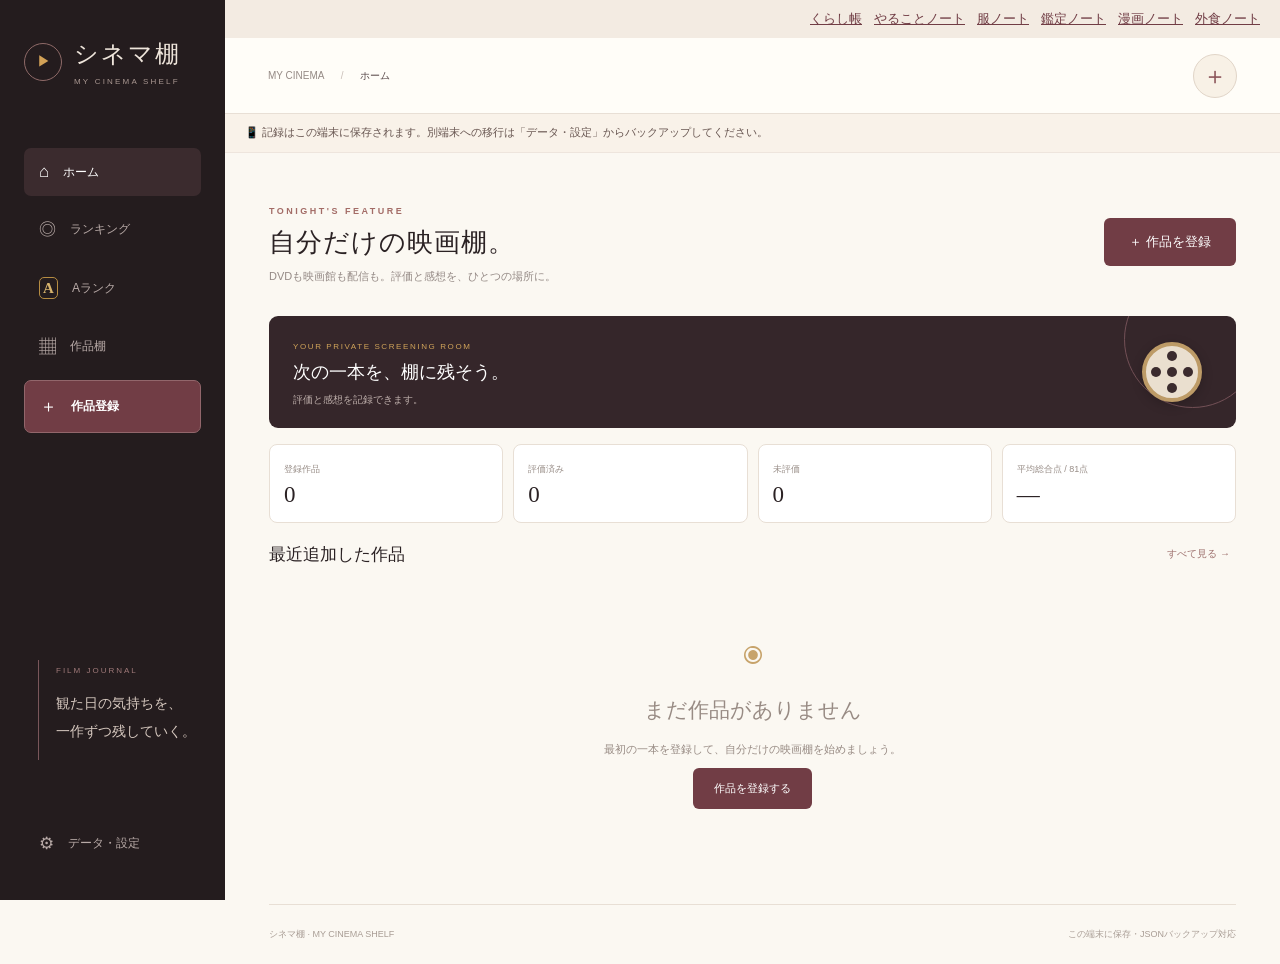
==== commit 38209c1b: "Allow three points for starred specials and reorder kiss reaction" ====
--- a/index.html
+++ b/index.html
@@ -53,7 +53,7 @@
 </style></head><body><nav aria-label="ほかのノート" style="position:relative;display:flex;flex-wrap:wrap;justify-content:flex-end;gap:12px;margin:0;background:#f3ebe2;padding:10px 20px;font-size:13px"><a href="kurashi-ledger/" style="color:#713d45">くらし帳</a><a href="yarukoto-note/" style="color:#713d45">やることノート</a><a href="fuku-note/" style="color:#713d45">服ノート</a><a href="kantei-note/" style="color:#713d45">鑑定ノート</a><a href="manga-note/" style="color:#713d45">漫画ノート</a><a href="dining-note/" style="color:#713d45">外食ノート</a></nav>
 <aside><a class="brand" href="#home"><span class="mark">▶</span><span>シネマ棚<small>MY CINEMA SHELF</small></span></a><nav aria-label="メインナビゲーション"><button data-view="home">⌂ <span>ホーム</span></button><button data-view="stats">◎ <span>ランキング</span></button><button data-view="arank"><b class="a-rank-nav" aria-hidden="true">A</b> <span>Aランク</span></button><button data-view="library">▦ <span>作品棚</span></button><button class="register-tab" onclick="openEditor()">＋ <span>作品登録</span></button></nav><div class="side-note"><span>FILM JOURNAL</span><p>観た日の気持ちを、<br>一作ずつ残していく。</p></div><button class="settings-link" data-view="settings">⚙ <span>データ・設定</span></button></aside>
 <div class="shell"><header><span>MY CINEMA <i>/</i> <b id="crumb">ホーム</b></span><button class="round-add" onclick="openEditor()" aria-label="作品を登録">＋</button></header><div class="local-storage-notice" role="status">📱 記録はこの端末に保存されます。別端末への移行は「データ・設定」からバックアップしてください。</div><main><div class="page-head"><div><span class="kicker" id="kicker">TONIGHT'S FEATURE</span><h1 id="title">心に残った一本を、<br>自分だけの棚へ。</h1><p id="subtitle">DVDも映画館も配信も。評価と感想を、ひとつの場所に。</p></div><button class="primary" onclick="openEditor()">＋ 作品を登録</button></div><div id="content"></div><footer><span>シネマ棚 · MY CINEMA SHELF</span><span>この端末に保存・JSONバックアップ対応</span></footer></main></div>
-<dialog id="editor"><form id="movie-form"><div class="dialog-head"><div><span class="kicker">ADD TO SHELF</span><h2 id="form-title">作品を登録</h2></div><button type="button" class="plain" onclick="editor.close()" aria-label="閉じる">✕</button></div><div class="editor-scroll" tabindex="0" aria-label="作品の入力欄"><label>作品名<input name="name" required maxlength="120" placeholder="例：ニュー・シネマ・パラダイス"></label><label>ジャンル<select name="genre"></select></label><label id="subgenre-label">サブジャンル<select name="subgenre"><option value="">未設定</option></select></label><label>視聴方法<select name="format"></select></label><section class="overall-section"><h3>総合評価 <small id="overall-max">自動計算・79点満点</small></h3><output id="overall-rating" aria-live="polite">未評価</output><p id="overall-help">女優評価25点＋作品評価54点の合計です。作品評価の「特殊項目」に特殊評価の合計（34点満点）を反映します。</p></section><section class="detail-section"><h3>女優の評価項目 <small>各5段階・5項目</small></h3><label>女優名<input name="actressName" maxlength="100" placeholder="任意・登録済みの名前から選択" id="actress-name" aria-controls="actress-suggestions" aria-expanded="false" autocomplete="off"></label><div id="actress-suggestions" aria-label="登録済みの女優名の候補" hidden></div><label>女優のタイプ<select name="actressType"><option value="">未設定</option><option>ロリ</option><option>ギャル</option><option>キレイめ</option><option>熟女</option></select></label><label>過去の女優名・評価から選ぶ<select id="actress-history"><option value="">過去の記録を選択</option></select></label><p class="help" id="actress-history-status" role="status" aria-live="polite">選ぶと女優名と5項目の評価を反映します。反映後も編集できます。</p><div id="actress-fields" class="rating-grid"></div></section><section class="detail-section"><h3>作品の評価項目 <small id="work-score-help">特殊項目34点を含む54点満点</small></h3><div class="special-rating-summary work-rating-summary"><span>作品評価の合計</span><output id="work-rating-total" aria-live="polite">未評価</output></div><div id="work-fields" class="rating-grid"></div></section><section class="detail-section"><h3>特殊評価項目 <small>1・2の2段階・17項目</small></h3><div class="special-rating-summary"><span>特殊評価の合計</span><output id="special-rating" aria-live="polite">未評価（34点満点）</output><p>17項目の点数を足し、作品評価の「特殊項目」にそのまま反映します。</p></div><div id="special-fields" class="rating-grid"></div></section><div class="form-grid"><label>鑑賞日<input name="watchedDate" type="date" min="1888-01-01" max="2100-12-31"></label><label>監督・制作 <input name="director" maxlength="100" placeholder="任意"></label></div><label>感想・メモ<textarea name="review" rows="4" maxlength="2000" placeholder="印象に残った場面、もう一度観たい理由など"></textarea></label><label>タグ<input name="tags" maxlength="200" placeholder="例：泣ける, 家族で観たい, 名作"></label></div><div class="editor-footer"><p id="form-error" class="error" role="alert"></p><button class="primary full" type="submit">棚に保存する</button></div></form></dialog>
+<dialog id="editor"><form id="movie-form"><div class="dialog-head"><div><span class="kicker">ADD TO SHELF</span><h2 id="form-title">作品を登録</h2></div><button type="button" class="plain" onclick="editor.close()" aria-label="閉じる">✕</button></div><div class="editor-scroll" tabindex="0" aria-label="作品の入力欄"><label>作品名<input name="name" required maxlength="120" placeholder="例：ニュー・シネマ・パラダイス"></label><label>ジャンル<select name="genre"></select></label><label id="subgenre-label">サブジャンル<select name="subgenre"><option value="">未設定</option></select></label><label>視聴方法<select name="format"></select></label><section class="overall-section"><h3>総合評価 <small id="overall-max">自動計算・81点満点</small></h3><output id="overall-rating" aria-live="polite">未評価</output><p id="overall-help">女優評価25点＋作品評価56点の合計です。作品評価の「特殊項目」に特殊評価の合計（36点満点）を反映します。</p></section><section class="detail-section"><h3>女優の評価項目 <small>各5段階・5項目</small></h3><label>女優名<input name="actressName" maxlength="100" placeholder="任意・登録済みの名前から選択" id="actress-name" aria-controls="actress-suggestions" aria-expanded="false" autocomplete="off"></label><div id="actress-suggestions" aria-label="登録済みの女優名の候補" hidden></div><label>女優のタイプ<select name="actressType"><option value="">未設定</option><option>ロリ</option><option>ギャル</option><option>キレイめ</option><option>熟女</option></select></label><label>過去の女優名・評価から選ぶ<select id="actress-history"><option value="">過去の記録を選択</option></select></label><p class="help" id="actress-history-status" role="status" aria-live="polite">選ぶと女優名と5項目の評価を反映します。反映後も編集できます。</p><div id="actress-fields" class="rating-grid"></div></section><section class="detail-section"><h3>作品の評価項目 <small id="work-score-help">特殊項目36点を含む56点満点</small></h3><div class="special-rating-summary work-rating-summary"><span>作品評価の合計</span><output id="work-rating-total" aria-live="polite">未評価</output></div><div id="work-fields" class="rating-grid"></div></section><section class="detail-section"><h3>特殊評価項目 <small>1・2（☆・★は3点まで）・17項目</small></h3><div class="special-rating-summary"><span>特殊評価の合計</span><output id="special-rating" aria-live="polite">未評価（36点満点）</output><p>17項目の点数を足し、作品評価の「特殊項目」にそのまま反映します。</p></div><div id="special-fields" class="rating-grid"></div></section><div class="form-grid"><label>鑑賞日<input name="watchedDate" type="date" min="1888-01-01" max="2100-12-31"></label><label>監督・制作 <input name="director" maxlength="100" placeholder="任意"></label></div><label>感想・メモ<textarea name="review" rows="4" maxlength="2000" placeholder="印象に残った場面、もう一度観たい理由など"></textarea></label><label>タグ<input name="tags" maxlength="200" placeholder="例：泣ける, 家族で観たい, 名作"></label></div><div class="editor-footer"><p id="form-error" class="error" role="alert"></p><button class="primary full" type="submit">棚に保存する</button></div></form></dialog>
 <dialog id="movie-details" aria-labelledby="movie-detail-title"><div class="movie-detail-layout"><div class="dialog-head"><div><span class="kicker">MOVIE DETAILS</span><h2 id="movie-detail-title"></h2></div><button id="movie-detail-close" type="button" class="plain" onclick="document.querySelector('#movie-details').close()" aria-label="詳細を閉じる">✕</button></div><div id="movie-detail-body" class="movie-detail-body" tabindex="0" aria-label="作品の登録内容"></div><div class="movie-detail-footer"><button type="button" class="secondary" onclick="document.querySelector('#movie-details').close()">閉じる</button><button id="edit-detail" type="button" class="primary">この作品を編集</button></div></div></dialog>
 <div id="toast" hidden role="status" aria-live="polite"></div><input id="restore" type="file" accept="application/json" hidden><input id="restore-criteria" type="file" accept="application/json" hidden>
 <script>
@@ -65,7 +65,7 @@
 const availableFormats=formats.slice(0,4);
 const statuses=['watched','watchlist','watching'];
 const defaults={work:Array.from({length:5},(_,i)=>'作品評価'+(i+1)),special:[...Array.from({length:11},(_,i)=>'特殊項目'+(i+1)),'イキおもらし','ベロキスビクビク','フェラグチュ','涙流し','汗流し','メガネ日焼け'],actress:Array.from({length:5},(_,i)=>'女優評価'+(i+1))};
-const TOTAL_MAX=79,SPECIAL_MAX=34,WORK_ITEM_MAX=[5,5,5,10,5];
+const TOTAL_MAX=81,SPECIAL_MAX=36,WORK_ITEM_MAX=[5,5,5,10,5];
 const empty=()=>{const criteria=JSON.parse(JSON.stringify(defaults));criteria.work[3]='特殊項目';return {version:13,specialWorkIndex:3,movies:[],criteria}};
 const validDate=s=>!s||typeof s==='string'&&/^\d{4}-\d{2}-\d{2}$/.test(s)&&!isNaN(new Date(s+'T12:00:00Z'))&&new Date(s+'T12:00:00Z').toISOString().slice(0,10)===s;
 const validScore=n=>n===null||Number.isInteger(n)&&n>=1&&n<=5;
@@ -115,6 +115,7 @@
  const index=criteria.work.findIndex(label=>{const name=label.normalize('NFKC').replace(/\s/g,'');return name.includes('特殊項目')||name==='特殊評価'||name==='特殊評価項目'});
  return index>=0?index:fallback;
 }
+function specialItemMax(label){return /^(?:挿入(?:時)?潮吹き|よだれ)$/.test(String(label).normalize('NFKC').replace(/\s/g,''))?3:2}
 function workItemMax(index,d){return index===(d?.specialWorkIndex??3)?SPECIAL_MAX:WORK_ITEM_MAX[index]}
 function workMax(d){return WORK_ITEM_MAX.reduce((sum,value,index)=>sum+workItemMax(index,d),0)}
 function totalMax(d){return 25+workMax(d)}
@@ -135,14 +136,14 @@
 }
 function linkedValidMovie(movie,index=3,specialCount=11){
  if(!movie||!Array.isArray(movie.manualWorkRatings)||movie.manualWorkRatings.length!==5||!Number.isInteger(index)||index<0||index>4)return false;
- const legacy={...movie,workRatings:movie.manualWorkRatings};
+ const legacy={...movie,workRatings:movie.manualWorkRatings,specialValues:movie.specialValues.map(value=>value===3?2:value)};
  legacy.rating=overallRating(legacy);
  if(!legacyValidMovie(legacy,specialCount))return false;
  return Array.isArray(movie.workRatings)&&movie.workRatings.length===5&&movie.workRatings.every((score,i)=>score===(i===index?specialRating(movie):movie.manualWorkRatings[i]))&&movie.rating===overallRating(movie);
 }
 function linkedValidate(d){return d&&d.version===7&&Number.isInteger(d.specialWorkIndex)&&d.specialWorkIndex>=0&&d.specialWorkIndex<5&&validCriteria(d.criteria,11)&&Array.isArray(d.movies)&&d.movies.length<=20000&&d.movies.every(movie=>linkedValidMovie(movie,d.specialWorkIndex))&&new Set(d.movies.map(movie=>movie.id)).size===d.movies.length}
-function validMovie(movie,index=3,specialCount=17){return !!(movie&&(movie.actressType===undefined||['','ロリ','ギャル','キレイめ','熟女'].includes(movie.actressType))&&Array.isArray(movie.specialValues)&&movie.specialValues.every(value=>value===null||value===1||value===2)&&linkedValidMovie(movie,index,specialCount))}
-function validateVersion(d,version,count){return !!(d&&d.version===version&&Number.isInteger(d.specialWorkIndex)&&d.specialWorkIndex>=0&&d.specialWorkIndex<5&&validCriteria(d.criteria,count)&&Array.isArray(d.movies)&&d.movies.length<=20000&&d.movies.every(movie=>validMovie(movie,d.specialWorkIndex,count))&&new Set(d.movies.map(movie=>movie.id)).size===d.movies.length)}
+function validMovie(movie,index=3,specialCount=17,labels=[]){return !!(movie&&(movie.actressType===undefined||['','ロリ','ギャル','キレイめ','熟女'].includes(movie.actressType))&&Array.isArray(movie.specialValues)&&movie.specialValues.every((value,i)=>value===null||Number.isInteger(value)&&value>=1&&value<=specialItemMax(labels[i]))&&linkedValidMovie(movie,index,specialCount))}
+function validateVersion(d,version,count){return !!(d&&d.version===version&&Number.isInteger(d.specialWorkIndex)&&d.specialWorkIndex>=0&&d.specialWorkIndex<5&&validCriteria(d.criteria,count)&&Array.isArray(d.movies)&&d.movies.length<=20000&&d.movies.every(movie=>validMovie(movie,d.specialWorkIndex,count,d.criteria.special))&&new Set(d.movies.map(movie=>movie.id)).size===d.movies.length)}
 function validate(d){return validateVersion(d,13,17)}
 function specialExpansion(labels){
  const next=[...labels],insertions=[];
@@ -173,7 +174,7 @@
  const next=upgradeSpecial(previous);if(!validate(next))throw Error('Invalid movie backup');return next;
 }
 function summary(d){const watched=d.movies.filter(m=>m.status==='watched'),rated=d.movies.filter(m=>m.rating!==null);return{total:d.movies.length,rated:rated.length,watched:watched.length,watchlist:d.movies.filter(m=>m.status==='watchlist').length,owned:d.movies.filter(m=>m.owned).length,average:rated.length?rated.reduce((s,m)=>s+m.rating,0)/rated.length:0,five:rated.filter(m=>m.rating===totalMax(d)).length}}
-const RANKING_MAX={work:54,actress:25,overall:TOTAL_MAX,special:SPECIAL_MAX,...Object.fromEntries(Array.from({length:5},(_,i)=>['actress'+i,5]))};
+const RANKING_MAX={work:56,actress:25,overall:TOTAL_MAX,special:SPECIAL_MAX,...Object.fromEntries(Array.from({length:5},(_,i)=>['actress'+i,5]))};
 function rankingScore(movie,kind,d){
  const values=/^actress[0-4]$/.test(kind)?[movie.actressRatings[Number(kind.slice(-1))]]:kind==='work'?movie.workRatings:kind==='actress'?movie.actressRatings:kind==='special'?movie.specialValues:[...movie.actressRatings,...movie.workRatings];
  const rated=values.filter(value=>value!==null);
@@ -185,7 +186,7 @@
  let rank=0;
  return entries.map((entry,index)=>{if(index===0||entry.score!==entries[index-1].score)rank=index+1;return {...entry,rank}});
 }
-root.CinemaModel={expandSpecialLabels,ranking,rankingScore,RANKING_MAX,TOTAL_MAX,SPECIAL_MAX,WORK_ITEM_MAX,findSpecialWorkIndex,workItemMax,workMax,totalMax,rankingMax,syncMovie,syncData,specialRating,genres,subgenres,overallRating,formats,availableFormats,statuses,defaults,empty,migrate,validMovie,validCriteria,validate,summary};
+root.CinemaModel={specialItemMax,expandSpecialLabels,ranking,rankingScore,RANKING_MAX,TOTAL_MAX,SPECIAL_MAX,WORK_ITEM_MAX,findSpecialWorkIndex,workItemMax,workMax,totalMax,rankingMax,syncMovie,syncData,specialRating,genres,subgenres,overallRating,formats,availableFormats,statuses,defaults,empty,migrate,validMovie,validCriteria,validate,summary};
 })(typeof module!=='undefined'?module.exports:globalThis);
 
 </script>
@@ -253,15 +254,15 @@
 function toast(t){clearTimeout(timer);$('#toast').textContent=t;$('#toast').hidden=false;timer=setTimeout(()=>$('#toast').hidden=true,3000)}
 function stars(n){return n===null||n===undefined?'<span class="rating-unset">未評価（'+M.totalMax(data)+'点満点）</span>':'<span class="total-rating" aria-label="総合評価 '+n+'点（'+M.totalMax(data)+'点満点）"><strong>'+n+'</strong><small> / '+M.totalMax(data)+'点</small></span>'}
 function scoreOptions(value,max=5){return '<option value=""'+(value==null?' selected':'')+'>未評価</option>'+Array.from({length:max},(_,i)=>i+1).map(n=>'<option value="'+n+'"'+(value===n?' selected':'')+'>'+n+'</option>').join('')}
-function ratingFields(labels,prefix,values){return labels.map((label,i)=>{const work=prefix==='workRating',max=work?M.workItemMax(i,data):5,name=label+'（'+max+'点満点）';if(work&&i===data.specialWorkIndex)return '<div class="criterion automatic-work"><span>'+esc(label)+'<small class="score-scale">34点満点・特殊評価から自動計算</small></span><output id="work-special-rating" name="'+prefix+i+'" aria-label="'+esc(name)+'" aria-live="polite">'+(values[i]===null?'未評価':values[i]+' / 34点')+'</output></div>';return '<label class="criterion"><span>'+esc(label)+'<small class="score-scale">'+max+'点満点</small></span><select name="'+prefix+i+'" aria-label="'+esc(name)+'">'+scoreOptions(values[i],max)+'</select></label>'}).join('')}
+function ratingFields(labels,prefix,values){return labels.map((label,i)=>{const work=prefix==='workRating',max=work?M.workItemMax(i,data):5,name=label+'（'+max+'点満点）';if(work&&i===data.specialWorkIndex)return '<div class="criterion automatic-work"><span>'+esc(label)+'<small class="score-scale">36点満点・特殊評価から自動計算</small></span><output id="work-special-rating" name="'+prefix+i+'" aria-label="'+esc(name)+'" aria-live="polite">'+(values[i]===null?'未評価':values[i]+' / 36点')+'</output></div>';return '<label class="criterion"><span>'+esc(label)+'<small class="score-scale">'+max+'点満点</small></span><select name="'+prefix+i+'" aria-label="'+esc(name)+'">'+scoreOptions(values[i],max)+'</select></label>'}).join('')}
 function isInsertionSpecial(label){return /^挿入(?:時)?潮吹き$/.test(String(label).normalize('NFKC').replace(/\s/g,''))}
 function isDroolSpecial(label){return String(label).normalize('NFKC').replace(/\s/g,'')==='よだれ'}
-function specialOrder(labels){const priority=label=>isInsertionSpecial(label)?0:isDroolSpecial(label)?1:2;return labels.map((label,i)=>({label,i})).sort((a,b)=>priority(a.label)-priority(b.label))}
+function specialOrder(labels){const priority=label=>isInsertionSpecial(label)?0:isDroolSpecial(label)?1:2;const rows=labels.map((label,i)=>({label,i})).sort((a,b)=>priority(a.label)-priority(b.label));const clean=label=>label.normalize('NFKC').replace(/\s/g,'');const tears=rows.findIndex(row=>clean(row.label)==='涙流し');if(tears>=0&&rows.some(row=>clean(row.label)==='汗流し')){const [row]=rows.splice(tears,1);rows.splice(rows.findIndex(row=>clean(row.label)==='汗流し'),0,row)}const kiss=rows.findIndex(row=>clean(row.label)==='ベロキスビクビク');if(kiss>=0&&rows.some(row=>clean(row.label)==='汗流し')){const [row]=rows.splice(kiss,1);rows.splice(rows.findIndex(row=>clean(row.label)==='汗流し')+1,0,row)}return rows}
 function insertionStar(m){const i=data.criteria.special.findIndex(isInsertionSpecial);return i>=0&&m.specialValues[i]>=2?'<span class="insertion-star" role="img" aria-label="挿入潮吹き2点以上" title="挿入潮吹き：2点以上" style="color:#a56a00;font-size:1.25rem;margin-inline:6px">☆</span>':''}
 function droolStar(m){const i=data.criteria.special.findIndex(isDroolSpecial);return i>=0&&m.specialValues[i]>=2?'<span class="drool-star" role="img" aria-label="よだれ2点以上" title="よだれ：2点以上" style="color:#a56a00;font-size:1.25rem;margin-inline:6px">★</span>':''}
 function specialBadge(m){const score=M.specialRating(m);return '<span class="special-score">特殊項目 '+(score===null?'未評価（'+M.SPECIAL_MAX+'点満点）':score+' / '+M.SPECIAL_MAX+'点')+'</span>'}
 function specialTitle(label){return label+(isInsertionSpecial(label)?' ☆':isDroolSpecial(label)?' ★':'')}
-function specialFields(labels,values){return specialOrder(labels).map(({label,i})=>'<label class="criterion"><span>'+esc(specialTitle(label))+'</span><select name="special'+i+'" aria-label="'+esc(label)+'"><option value=""'+(values[i]==null?' selected':'')+'>未評価</option>'+[1,2].map(n=>'<option value="'+n+'"'+(values[i]===n?' selected':'')+'>'+n+'</option>').join('')+'</select></label>').join('')}
+function specialFields(labels,values){return specialOrder(labels).map(({label,i})=>'<label class="criterion"><span>'+esc(specialTitle(label))+'</span><select name="special'+i+'" aria-label="'+esc(label)+'"><option value=""'+(values[i]==null?' selected':'')+'>未評価</option>'+Array.from({length:M.specialItemMax(label)},(_,i)=>i+1).map(n=>'<option value="'+n+'"'+(values[i]===n?' selected':'')+'>'+n+'</option>').join('')+'</select></label>').join('')}
 function detailText(m){const work=m.workRatings.filter(x=>x!==null),actress=m.actressRatings.filter(x=>x!==null);return [actress.length?'女優 '+actress.reduce((a,b)=>a+b,0)+'/25点':'',work.length?'作品 '+work.reduce((a,b)=>a+b,0)+'/'+M.workMax(data)+'点':''].filter(Boolean).join(' · ')}
 function isARank(m){return Number.isFinite(m.rating)&&m.rating>=A_RANK_MIN}
 function rankBadge(m){return (isARank(m)?'<span class="a-rank-badge">Aランク</span>':'')}
@@ -273,7 +274,7 @@
 function openActressMovies(id){const movie=data.movies.find(m=>m.id===id);if(!movie?.actressName.trim())return;$('#movie-details').close();go('library');$('#actress-filter').value=movie.actressName.trim();$('#actress-filter').dispatchEvent(new Event('input'))}
 function movieCard(m){const detail=detailText(m);return '<article class="movie-card">'+movieOpener(m)+'<div class="poster"><span>'+initial(m)+'</span><small>'+esc(m.format)+'</small>'+rankBadge(m)+'</div><div class="card-body"><h3 title="'+esc(m.name)+'">'+esc(m.name)+'</h3><p class="movie-actress"><span>女優名</span><strong>'+actressLink(m)+'</strong></p><span class="meta">'+genreWithStars(m)+'</span>'+stars(m.rating)+specialBadge(m)+(detail?'<span class="detail-badge" title="'+esc(detail)+'">'+esc(detail)+'</span>':'')+'<div class="card-actions"><span><button class="plain" aria-label="'+esc(m.name)+'を編集" onclick="openEditor(\''+m.id+'\')">✎</button><button class="plain" aria-label="'+esc(m.name)+'を削除" onclick="removeMovie(\''+m.id+'\')">×</button></span></div></div></article>'}
 function movieOpener(m){return '<button type="button" class="movie-open" aria-label="'+esc(m.name)+'の詳細を見る" onclick="openMovie(\''+m.id+'\')"></button>'}
-function ratingDetails(labels,values,kind){return '<dl class="movie-rating-list">'+(kind==='special'?specialOrder(labels):labels.map((label,i)=>({label,i}))).map(({label,i})=>{const value=values[i],max=kind==='special'?2:kind==='work'?M.workItemMax(i,data):5;return '<div><dt>'+esc(kind==='special'?specialTitle(label):label)+'</dt><dd'+(value==null?' class="unrated"':'')+'>'+(value==null?'未評価':value+'<small> / '+max+'点</small>')+'</dd></div>'}).join('')+'</dl>'}
+function ratingDetails(labels,values,kind){return '<dl class="movie-rating-list">'+(kind==='special'?specialOrder(labels):labels.map((label,i)=>({label,i}))).map(({label,i})=>{const value=values[i],max=kind==='special'?M.specialItemMax(label):kind==='work'?M.workItemMax(i,data):5;return '<div><dt>'+esc(kind==='special'?specialTitle(label):label)+'</dt><dd'+(value==null?' class="unrated"':'')+'>'+(value==null?'未評価':value+'<small> / '+max+'点</small>')+'</dd></div>'}).join('')+'</dl>'}
 function ratingSection(title,labels,values,kind,max){const sum=kind==='special'?M.specialRating({specialValues:values}):(values.some(value=>value!==null)?values.reduce((total,value)=>total+(value||0),0):null);return '<section class="movie-detail-section"><h3>'+title+(max?'<span>'+(sum==null?'未評価':sum+' / '+max+'点')+'</span>':'<small>1・2</small>')+'</h3>'+ratingDetails(labels,values,kind)+'</section>'}
 function openMovie(id){const m=data.movies.find(movie=>movie.id===id);if(!m)return;const dialog=$('#movie-details');$('#movie-detail-title').textContent=m.name;$('#movie-detail-body').innerHTML='<div class="movie-detail-summary">'+stars(m.rating)+rankBadge(m)+'<dl class="movie-facts"><div><dt>ジャンル</dt><dd>'+genreWithStars(m)+'</dd></div><div><dt>視聴方法</dt><dd>'+esc(m.format)+'</dd></div><div><dt>女優名</dt><dd>'+actressLink(m)+'</dd></div><div><dt>女優のタイプ</dt><dd>'+esc(m.actressType||'未設定')+'</dd></div><div><dt>鑑賞日</dt><dd>'+esc(m.watchedDate?m.watchedDate.replace(/-/g,'/'):'未登録')+'</dd></div><div><dt>監督・制作</dt><dd>'+esc(m.director||'未登録')+'</dd></div></dl></div>'+ratingSection('女優評価',data.criteria.actress,m.actressRatings,'actress',25)+ratingSection('作品評価',data.criteria.work,m.workRatings,'work',M.workMax(data))+ratingSection('特殊評価の内訳',data.criteria.special,m.specialValues,'special',M.SPECIAL_MAX)+'<section class="movie-detail-section"><h3>感想・メモ</h3><p class="movie-review'+(m.review?'':' unrated')+'">'+esc(m.review||'まだ感想・メモがありません。')+'</p></section><section class="movie-detail-section"><h3>タグ</h3>'+(m.tags.length?'<div class="movie-tags">'+m.tags.map(tag=>'<span>'+esc(tag)+'</span>').join('')+'</div>':'<p class="unrated">未登録</p>')+'</section>';$('#edit-detail').onclick=()=>{dialog.close();openEditor(id)};dialog.showModal();$('#movie-detail-body').scrollTop=0;$('#movie-detail-close').focus({preventScroll:true})}
 function emptyState(title,text){return '<div class="empty-state"><i>◉</i><h2>'+title+'</h2><p>'+text+'</p><button class="primary" onclick="openEditor()">作品を登録する</button></div>'}
@@ -290,14 +291,14 @@
 function rankingResults(){const entries=M.ranking(data,rankingMode),name=esc(rankingName(rankingMode));if(!entries.length)return emptyState(name+'はまだありません',name+'の項目に点数を入力すると、順位が表示されます。');return '<div class="ranking-summary"><b>'+name+'ランキング</b><span>'+entries.length+'件 · '+M.rankingMax(data,rankingMode)+'点満点</span></div><div class="panel ranking-list">'+entries.map(entry=>{const m=entry.movie,actress=rankingMode==='actress'||/^actress[0-4]$/.test(rankingMode),title=actress?m.actressName||'女優名未登録':m.name,subtitle=(actress?esc(m.name)+' · ':(m.actressName?actressLink(m)+' · ':''))+genreWithStars(m)+' · '+esc(m.format);return '<article class="list-row ranking-row">'+movieOpener(m)+'<span class="ranking-number">'+entry.rank+'<small>位</small></span><div class="row-main"><b>'+(actress?actressLink(m):esc(title))+'</b>'+rankBadge(m)+'<small>'+subtitle+'</small><small class="ranking-completion">入力済み '+entry.rated+'/'+entry.count+'項目</small></div><span class="ranking-score"><strong>'+entry.score+'</strong><small> / '+entry.max+'点</small></span><button class="plain" onclick="openEditor(\''+m.id+'\')" aria-label="'+esc(m.name)+'を編集">✎</button></article>'}).join('')+'</div>'}
 function statsView(){const s=M.summary(data),genres=M.genres.map(g=>[g,data.movies.filter(m=>m.genre===g).length]).filter(x=>x[1]).sort((a,b)=>b[1]-a[1]),formats=M.formats.map(f=>[f,data.movies.filter(m=>m.format===f).length]).filter(x=>x[1]).sort((a,b)=>b[1]-a[1]),max=Math.max(1,...genres.map(x=>x[1]),...formats.map(x=>x[1]));return '<section class="rankings-section" aria-label="評価ランキング"><div class="section-head"><h2>評価ランキング</h2></div><div class="ranking-switch" role="group" aria-label="ランキングの種類">'+['work','actress','overall','special'].map(kind=>'<button type="button" data-rank-mode="'+kind+'" aria-pressed="'+(rankingMode===kind)+'" onclick="selectRanking(\''+kind+'\')">'+rankingNames[kind]+'<small>'+M.rankingMax(data,kind)+'点満点</small></button>').join('')+'</div>'+actressRankingPicker()+'<p class="ranking-help">作品ごとに入力済みの点数を合計します。未入力の項目は加点せず、すべて未評価の作品は除外します。同点は同順位です。女優評価は各作品に登録した女優の評価を表示します。項目別では選択した項目の点数順に並び、その項目が未評価の作品は除外します。</p><div id="ranking-results" aria-live="polite">'+rankingResults()+'</div></section><div class="stats-grid">'+statCards(s)+'</div><div class="section-head"><h2>コレクションの傾向</h2></div><div class="chart-wrap"><section class="panel chart-panel"><h2>ジャンル別の作品数</h2>'+(bars(genres,max)||'<p class="meta">作品を登録すると表示されます。</p>')+'</section><section class="panel chart-panel"><h2>視聴方法の内訳</h2>'+(bars(formats,max)||'<p class="meta">作品を登録すると表示されます。</p>')+'</section></div>'}
 function criteriaInputs(labels,prefix){return labels.map((x,i)=>'<label>'+(i+1)+'<input name="'+prefix+i+'" maxlength="40" required value="'+esc(x)+'"></label>').join('')}
-function settingsView(){const labels=CriterionStore.draft()?.criteria||data.criteria;return '<section class="panel criteria-form"><div class="criteria-group"><span class="kicker">CUSTOM CRITERIA</span><h2>評価項目の名前を設定</h2><p>項目名は入力のたびに自動保存されます。空欄の途中入力もこのブラウザに一時保存します。</p></div><form id="criteria-form"><div class="criteria-group"><h3>女優の評価項目</h3><p>女優を5段階で評価する5項目</p><div class="criteria-inputs">'+criteriaInputs(labels.actress,'actress')+'</div></div><div class="criteria-group"><h3>作品の評価項目</h3><p>5項目。特殊項目は特殊評価の合計34点を自動反映します。作品評価は'+M.workMax(data)+'点満点です。</p><div class="criteria-inputs">'+criteriaInputs(labels.work,'work')+'</div></div><div class="criteria-group"><h3>特殊評価項目</h3><p>1 → 2の2段階で評価する17項目。合計34点満点（未評価は先頭に表示します）</p><div class="criteria-inputs">'+criteriaInputs(labels.special,'special')+'</div></div><div class="criteria-actions"><p id="criteria-status" class="criteria-save-status" role="status">項目名を入力すると自動保存します。</p><button class="primary" type="submit">項目名を保存</button></div></form><details class="criteria-recovery"><summary>項目名の履歴・バックアップから復元</summary><p class="help">評価点数と作品はそのままで、項目名だけを戻せます。この機能を追加する前に保存されなかった入力は、履歴に残っていない場合があります。</p><div><select id="criteria-history" aria-label="復元する項目名の履歴">'+criteriaHistoryOptions()+'</select><button type="button" class="secondary" onclick="restoreCriteriaHistory()">選んだ項目名に戻す</button></div><div><button type="button" class="secondary" onclick="document.querySelector(\'#restore-criteria\').click()">バックアップから項目名だけ復元</button></div></details></section><div class="section-head"><h2>データの保存</h2></div><div class="settings-grid"><section class="panel settings-card"><span class="kicker">BACKUP</span><h2>映画記録を、まるごと保存。</h2><p>登録作品・すべての評価項目・感想・タグをJSONファイルに保存します。</p><button class="primary" onclick="backup()">バックアップを書き出す</button><button class="secondary" onclick="restore.click()">バックアップを読み込む</button></section><section class="panel settings-card"><span class="kicker">SPREADSHEET</span><h2>作品一覧を表でも。</h2><p>映画の一覧をCSVファイルに保存できます。</p><button class="secondary" onclick="exportCSV()">CSVを書き出す</button></section><section class="panel settings-card"><span class="kicker">LOCAL STORAGE</span><h2>記録はこの端末に保存。</h2><p>Safariのこのサイト内に作品・評価・項目名を保存します。端末間の自動同期はありません。別端末への移行や機種変更に備えて、定期的に「バックアップを書き出す」を利用してください。ブラウザの履歴・サイトデータ削除でも記録が消えることがあります。</p><b>'+data.movies.length+'作品を保存中</b></section></div>'}
+function settingsView(){const labels=CriterionStore.draft()?.criteria||data.criteria;return '<section class="panel criteria-form"><div class="criteria-group"><span class="kicker">CUSTOM CRITERIA</span><h2>評価項目の名前を設定</h2><p>項目名は入力のたびに自動保存されます。空欄の途中入力もこのブラウザに一時保存します。</p></div><form id="criteria-form"><div class="criteria-group"><h3>女優の評価項目</h3><p>女優を5段階で評価する5項目</p><div class="criteria-inputs">'+criteriaInputs(labels.actress,'actress')+'</div></div><div class="criteria-group"><h3>作品の評価項目</h3><p>5項目。特殊項目は特殊評価の合計36点を自動反映します。作品評価は'+M.workMax(data)+'点満点です。</p><div class="criteria-inputs">'+criteriaInputs(labels.work,'work')+'</div></div><div class="criteria-group"><h3>特殊評価項目</h3><p>17項目を1・2で評価（挿入潮吹き・よだれは3点まで）。合計36点満点（未評価は先頭に表示します）</p><div class="criteria-inputs">'+criteriaInputs(labels.special,'special')+'</div></div><div class="criteria-actions"><p id="criteria-status" class="criteria-save-status" role="status">項目名を入力すると自動保存します。</p><button class="primary" type="submit">項目名を保存</button></div></form><details class="criteria-recovery"><summary>項目名の履歴・バックアップから復元</summary><p class="help">評価点数と作品はそのままで、項目名だけを戻せます。この機能を追加する前に保存されなかった入力は、履歴に残っていない場合があります。</p><div><select id="criteria-history" aria-label="復元する項目名の履歴">'+criteriaHistoryOptions()+'</select><button type="button" class="secondary" onclick="restoreCriteriaHistory()">選んだ項目名に戻す</button></div><div><button type="button" class="secondary" onclick="document.querySelector(\'#restore-criteria\').click()">バックアップから項目名だけ復元</button></div></details></section><div class="section-head"><h2>データの保存</h2></div><div class="settings-grid"><section class="panel settings-card"><span class="kicker">BACKUP</span><h2>映画記録を、まるごと保存。</h2><p>登録作品・すべての評価項目・感想・タグをJSONファイルに保存します。</p><button class="primary" onclick="backup()">バックアップを書き出す</button><button class="secondary" onclick="restore.click()">バックアップを読み込む</button></section><section class="panel settings-card"><span class="kicker">SPREADSHEET</span><h2>作品一覧を表でも。</h2><p>映画の一覧をCSVファイルに保存できます。</p><button class="secondary" onclick="exportCSV()">CSVを書き出す</button></section><section class="panel settings-card"><span class="kicker">LOCAL STORAGE</span><h2>記録はこの端末に保存。</h2><p>Safariのこのサイト内に作品・評価・項目名を保存します。端末間の自動同期はありません。別端末への移行や機種変更に備えて、定期的に「バックアップを書き出す」を利用してください。ブラウザの履歴・サイトデータ削除でも記録が消えることがあります。</p><b>'+data.movies.length+'作品を保存中</b></section></div>'}
 function readCriteriaForm(form){const fd=new FormData(form),read=(prefix,n)=>Array.from({length:n},(_,i)=>String(fd.get(prefix+i)||'').trim());return {actress:read('actress',5),work:read('work',5),special:read('special',17)}}
 function bindCriteria(){const form=$('#criteria-form');form.oninput=()=>{const criteria=readCriteriaForm(form),draftSaved=CriterionStore.writeDraft(criteria);if(!M.validCriteria(criteria)){$('#criteria-status').textContent=draftSaved?'途中の入力を一時保存しました。空欄を埋めると評価項目に反映します。':'一時保存できませんでした。バックアップをお取りください。';return}const next=clone();next.criteria=criteria;$('#criteria-status').textContent=save(next)?'項目名を自動保存しました。':'保存できませんでした。';if($('#criteria-history'))$('#criteria-history').innerHTML=criteriaHistoryOptions()};form.onsubmit=e=>{e.preventDefault();const next=clone();next.criteria=readCriteriaForm(form);if(save(next)){CriterionStore.record(data.criteria,data.criteriaSavedAt);render();toast('評価項目の名前を保存しました。')}}}
 function criteriaHistoryOptions(){const history=CriterionStore.history();return '<option value="">項目名の履歴を選択</option>'+history.map((item,index)=>'<option value="'+index+'">'+new Date(item.at).toLocaleString('ja-JP',{timeZone:'Asia/Tokyo'})+' · '+esc(item.criteria.actress[0])+' / '+esc(item.criteria.work[0])+'</option>').reverse().join('')}
 function restoreCriteriaHistory(){const value=$('#criteria-history').value;if(value===''){toast('復元する履歴を選んでください。');return}const item=CriterionStore.history()[Number(value)];if(!item)return;const next=clone();next.criteria=item.criteria;if(save(next)){CriterionStore.record(data.criteria,data.criteriaSavedAt);render();toast('項目名を履歴から復元しました。')}}
 function registrationDate(){const parts=new Intl.DateTimeFormat('en-CA',{timeZone:'Asia/Tokyo',year:'numeric',month:'2-digit',day:'2-digit'}).formatToParts(new Date());return ['year','month','day'].map(key=>parts.find(part=>part.type===key).value).join('-')}
-function openEditor(id){editing=id||null;const f=$('#movie-form'),m=data.movies.find(x=>x.id===id),work=m?.workRatings||Array(5).fill(null),special=m?.specialValues||Array(17).fill(null),actress=m?.actressRatings||Array(5).fill(null);f.reset();$('#overall-max').textContent='自動計算・'+M.totalMax(data)+'点満点';$('#overall-help').textContent='女優評価25点＋作品評価'+M.workMax(data)+'点の合計です。作品評価の「特殊項目」に特殊評価17項目の合計（34点満点）を反映します。未評価項目は加点しません。';$('#work-score-help').textContent='特殊項目34点を含む'+M.workMax(data)+'点満点';$('#form-title').textContent=m?'作品を編集':'作品を登録';$('#form-error').textContent='';f.elements.genre.innerHTML=M.genres.map(g=>'<option>'+g+'</option>').join('');f.elements.format.innerHTML=M.availableFormats.map(x=>'<option>'+x+'</option>').join('');if(m&&!M.availableFormats.includes(m.format)){const previous=new Option(m.format+'（以前の記録）',m.format);previous.hidden=true;f.elements.format.add(previous);}for(const k of ['name','genre','format','watchedDate','director','review','actressName','actressType'])if(m)f.elements[k].value=m[k]??'';if(!m)f.elements.watchedDate.value=registrationDate();f.elements.tags.value=m?.tags.join(', ')||'';$('#work-fields').innerHTML=ratingFields(data.criteria.work,'workRating',work);$('#special-fields').innerHTML=specialFields(data.criteria.special,special);$('#actress-fields').innerHTML=ratingFields(data.criteria.actress,'actressRating',actress);f.elements.subgenre.innerHTML='<option value="">未設定</option>'+M.subgenres.map(s=>'<option>'+s+'</option>').join('');f.elements.subgenre.value=m?.subgenre||'';syncSubgenre();refreshActressHistory();previewOverall();editor.showModal();$('#editor .editor-scroll').scrollTop=0;f.elements.name.focus({preventScroll:true})}
-$('#movie-form').onsubmit=e=>{e.preventDefault();const f=e.target,fd=new FormData(f),watchedDate=fd.get('watchedDate'),scores=(prefix,n)=>Array.from({length:n},(_,i)=>fd.get(prefix+i)?Number(fd.get(prefix+i)):null);const next=clone(),old=next.movies.find(m=>m.id===editing),movie={id:old?.id||crypto.randomUUID(),name:fd.get('name').trim(),year:old?.year??null,genre:fd.get('genre'),subgenre:fd.get('genre')==='AV'?fd.get('subgenre'):'',format:fd.get('format'),status:old?.status||'watched',owned:old?.owned??false,rating:null,watchedDate,director:fd.get('director').trim(),review:fd.get('review').trim(),tags:fd.get('tags').split(/[,、]/).map(t=>t.trim()).filter(Boolean).slice(0,20),createdAt:old?.createdAt||Date.now(),actressName:fd.get('actressName').trim(),actressType:fd.get('actressType'),actressRatings:scores('actressRating',5),workRatings:scores('workRating',5),specialValues:scores('special',17)};movie.manualWorkRatings=old?.manualWorkRatings?[...old.manualWorkRatings]:Array(5).fill(null);for(let i=0;i<5;i++)if(i!==data.specialWorkIndex)movie.manualWorkRatings[i]=movie.workRatings[i];Object.assign(movie,M.syncMovie(movie,data.specialWorkIndex));if(movie.rating!==null)movie.status='watched';if(!M.validMovie(movie,data.specialWorkIndex)){$('#form-error').textContent='入力内容を確認してください。';return}if(old)next.movies[next.movies.indexOf(old)]=movie;else next.movies.push(movie);if(save(next)){editor.close();render();toast('作品を棚に保存しました。')}}
+function openEditor(id){editing=id||null;const f=$('#movie-form'),m=data.movies.find(x=>x.id===id),work=m?.workRatings||Array(5).fill(null),special=m?.specialValues||Array(17).fill(null),actress=m?.actressRatings||Array(5).fill(null);f.reset();$('#overall-max').textContent='自動計算・'+M.totalMax(data)+'点満点';$('#overall-help').textContent='女優評価25点＋作品評価'+M.workMax(data)+'点の合計です。作品評価の「特殊項目」に特殊評価17項目の合計（36点満点）を反映します。未評価項目は加点しません。';$('#work-score-help').textContent='特殊項目36点を含む'+M.workMax(data)+'点満点';$('#form-title').textContent=m?'作品を編集':'作品を登録';$('#form-error').textContent='';f.elements.genre.innerHTML=M.genres.map(g=>'<option>'+g+'</option>').join('');f.elements.format.innerHTML=M.availableFormats.map(x=>'<option>'+x+'</option>').join('');if(m&&!M.availableFormats.includes(m.format)){const previous=new Option(m.format+'（以前の記録）',m.format);previous.hidden=true;f.elements.format.add(previous);}for(const k of ['name','genre','format','watchedDate','director','review','actressName','actressType'])if(m)f.elements[k].value=m[k]??'';if(!m)f.elements.watchedDate.value=registrationDate();f.elements.tags.value=m?.tags.join(', ')||'';$('#work-fields').innerHTML=ratingFields(data.criteria.work,'workRating',work);$('#special-fields').innerHTML=specialFields(data.criteria.special,special);$('#actress-fields').innerHTML=ratingFields(data.criteria.actress,'actressRating',actress);f.elements.subgenre.innerHTML='<option value="">未設定</option>'+M.subgenres.map(s=>'<option>'+s+'</option>').join('');f.elements.subgenre.value=m?.subgenre||'';syncSubgenre();refreshActressHistory();previewOverall();editor.showModal();$('#editor .editor-scroll').scrollTop=0;f.elements.name.focus({preventScroll:true})}
+$('#movie-form').onsubmit=e=>{e.preventDefault();const f=e.target,fd=new FormData(f),watchedDate=fd.get('watchedDate'),scores=(prefix,n)=>Array.from({length:n},(_,i)=>fd.get(prefix+i)?Number(fd.get(prefix+i)):null);const next=clone(),old=next.movies.find(m=>m.id===editing),movie={id:old?.id||crypto.randomUUID(),name:fd.get('name').trim(),year:old?.year??null,genre:fd.get('genre'),subgenre:fd.get('genre')==='AV'?fd.get('subgenre'):'',format:fd.get('format'),status:old?.status||'watched',owned:old?.owned??false,rating:null,watchedDate,director:fd.get('director').trim(),review:fd.get('review').trim(),tags:fd.get('tags').split(/[,、]/).map(t=>t.trim()).filter(Boolean).slice(0,20),createdAt:old?.createdAt||Date.now(),actressName:fd.get('actressName').trim(),actressType:fd.get('actressType'),actressRatings:scores('actressRating',5),workRatings:scores('workRating',5),specialValues:scores('special',17)};movie.manualWorkRatings=old?.manualWorkRatings?[...old.manualWorkRatings]:Array(5).fill(null);for(let i=0;i<5;i++)if(i!==data.specialWorkIndex)movie.manualWorkRatings[i]=movie.workRatings[i];Object.assign(movie,M.syncMovie(movie,data.specialWorkIndex));if(movie.rating!==null)movie.status='watched';if(!M.validMovie(movie,data.specialWorkIndex,17,data.criteria.special)){$('#form-error').textContent='入力内容を確認してください。';return}if(old)next.movies[next.movies.indexOf(old)]=movie;else next.movies.push(movie);if(save(next)){editor.close();render();toast('作品を棚に保存しました。')}}
 function hideActressSuggestions(){const list=$('#actress-suggestions');list.hidden=true;list.replaceChildren();$('#actress-name').setAttribute('aria-expanded','false')}
 function showActressSuggestions(){
  const input=$('#actress-name'),query=input.value.trim().normalize('NFKC').toLocaleLowerCase(),list=$('#actress-suggestions');
@@ -338,8 +339,8 @@
  const form=$('#movie-form'),scores=(prefix,count)=>Array.from({length:count},(_,i)=>{if(prefix==='workRating'&&i===data.specialWorkIndex)return null;const value=form.elements[prefix+i]?.value;return value===''||value==null?null:Number(value)});
  const draft=M.syncMovie({actressRatings:scores('actressRating',5),workRatings:scores('workRating',5),specialValues:scores('special',17)},data.specialWorkIndex),special=M.specialRating(draft),work=M.rankingScore(draft,'work',data).score;
  $('#overall-rating').textContent=draft.rating===null?'未評価（'+M.totalMax(data)+'点満点）':draft.rating+' / '+M.totalMax(data)+'点';
- $('#special-rating').textContent=special===null?'未評価（34点満点）':special+' / 34点';
- $('#work-special-rating').textContent=special===null?'未評価':special+' / 34点';
+ $('#special-rating').textContent=special===null?'未評価（36点満点）':special+' / 36点';
+ $('#work-special-rating').textContent=special===null?'未評価':special+' / 36点';
  $('#work-rating-total').textContent=work===null?'未評価（'+M.workMax(data)+'点満点）':work+' / '+M.workMax(data)+'点';
 }
 $('#movie-form').elements.genre.addEventListener('change',syncSubgenre);
@@ -349,7 +350,7 @@
 function download(content,name,type){const url=URL.createObjectURL(new Blob([content],{type})),a=document.createElement('a');a.href=url;a.download=name;a.click();setTimeout(()=>URL.revokeObjectURL(url),1500)}
 function backup(){download(JSON.stringify(data,null,2),'cinema-shelf-backup.json','application/json');toast('バックアップを書き出しました。')}
 function csv(v){let s=String(v??'');if(/^[=+\-@\t\r]/.test(s))s="'"+s;return '"'+s.replace(/"/g,'""')+'"'}
-function exportCSV(){const headers=['作品名','ジャンル','サブジャンル','視聴方法','総合評価（'+M.totalMax(data)+'点満点）','鑑賞日','監督・制作','女優名','女優のタイプ',...data.criteria.actress,...data.criteria.work.map((label,i)=>label+'（'+M.workItemMax(i,data)+'点満点）'),...data.criteria.special.map(label=>label+'（2点満点）'),'特殊項目（合計・'+M.SPECIAL_MAX+'点満点）','感想','タグ'],rows=[headers,...data.movies.map(m=>[m.name,m.genre,m.subgenre,m.format,m.rating??'',m.watchedDate,m.director,m.actressName,m.actressType||'',...m.actressRatings.map(x=>x??''),...m.workRatings.map(x=>x??''),...m.specialValues.map(x=>x??''),M.specialRating(m)??'',m.review,m.tags.join('・')])];download('\uFEFF'+rows.map(r=>r.map(csv).join(',')).join('\r\n'),'cinema-shelf.csv','text/csv;charset=utf-8');toast('CSVを書き出しました。')}
+function exportCSV(){const headers=['作品名','ジャンル','サブジャンル','視聴方法','総合評価（'+M.totalMax(data)+'点満点）','鑑賞日','監督・制作','女優名','女優のタイプ',...data.criteria.actress,...data.criteria.work.map((label,i)=>label+'（'+M.workItemMax(i,data)+'点満点）'),...data.criteria.special.map(label=>label+'（'+M.specialItemMax(label)+'点満点）'),'特殊項目（合計・'+M.SPECIAL_MAX+'点満点）','感想','タグ'],rows=[headers,...data.movies.map(m=>[m.name,m.genre,m.subgenre,m.format,m.rating??'',m.watchedDate,m.director,m.actressName,m.actressType||'',...m.actressRatings.map(x=>x??''),...m.workRatings.map(x=>x??''),...m.specialValues.map(x=>x??''),M.specialRating(m)??'',m.review,m.tags.join('・')])];download('\uFEFF'+rows.map(r=>r.map(csv).join(',')).join('\r\n'),'cinema-shelf.csv','text/csv;charset=utf-8');toast('CSVを書き出しました。')}
 $('#restore').onchange=async e=>{const file=e.target.files[0];e.target.value='';if(!file)return;try{if(file.size>20*1024*1024)throw Error();const d=M.migrate(JSON.parse(await file.text()));if(!M.validate(d))throw Error();if(!confirm('現在の映画棚をバックアップの内容に置き換えますか？'))return;if(save(d)){render();toast('バックアップを読み込みました。')}}catch{toast('有効なシネマ棚のバックアップを選んでください。')}};$('#restore-criteria').onchange=async event=>{const file=event.target.files[0];event.target.value='';if(!file)return;try{if(file.size>20*1024*1024)throw Error();const content=JSON.parse(await file.text()),criteria=CriterionStore.normalise(content.criteria||content);if(!criteria)throw Error();const next=clone();next.criteria=criteria;if(save(next)){CriterionStore.record(data.criteria,data.criteriaSavedAt);render();toast('バックアップから項目名だけを復元しました。')}}catch{toast('項目名を含むシネマ棚のバックアップを選んでください。')}};
 render();if(recoveredCriteria.recovered)toast('このブラウザに残っていた項目名を復元しました。');
 
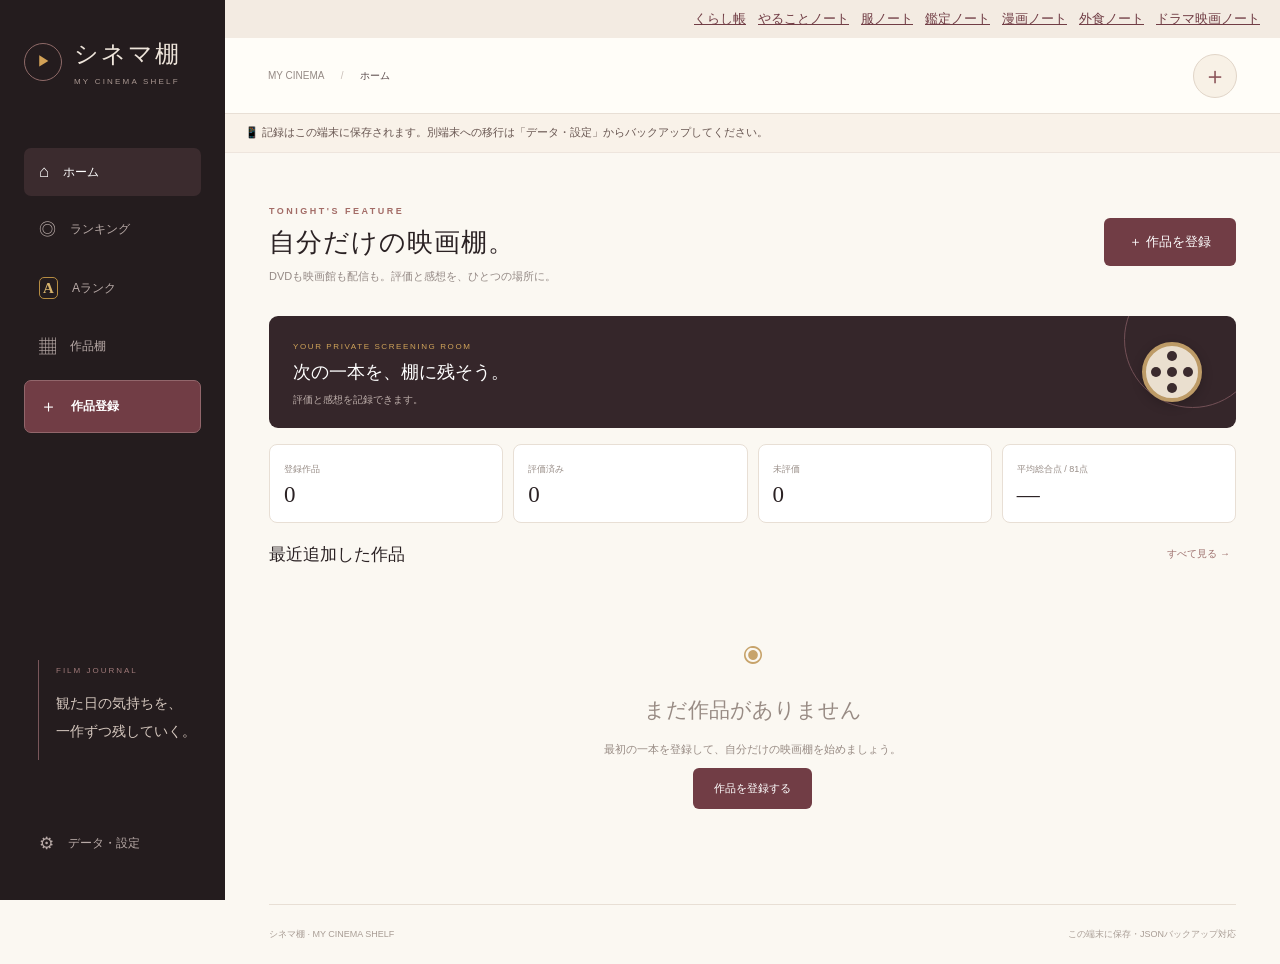
==== commit b573d2fe: "Add drama and movie journal" ====
--- a/index.html
+++ b/index.html
@@ -50,7 +50,7 @@
 /* Shared poster layout for home and library cards. */
 .poster>small{top:10px;max-width:calc(100% - 26px);overflow-wrap:anywhere;line-height:1.4}
 @media(max-width:650px){.poster>span:not(.a-rank-badge){font-size:32px}}
-</style></head><body><nav aria-label="ほかのノート" style="position:relative;display:flex;flex-wrap:wrap;justify-content:flex-end;gap:12px;margin:0;background:#f3ebe2;padding:10px 20px;font-size:13px"><a href="kurashi-ledger/" style="color:#713d45">くらし帳</a><a href="yarukoto-note/" style="color:#713d45">やることノート</a><a href="fuku-note/" style="color:#713d45">服ノート</a><a href="kantei-note/" style="color:#713d45">鑑定ノート</a><a href="manga-note/" style="color:#713d45">漫画ノート</a><a href="dining-note/" style="color:#713d45">外食ノート</a></nav>
+</style></head><body><nav aria-label="ほかのノート" style="position:relative;display:flex;flex-wrap:wrap;justify-content:flex-end;gap:12px;margin:0;background:#f3ebe2;padding:10px 20px;font-size:13px"><a href="kurashi-ledger/" style="color:#713d45">くらし帳</a><a href="yarukoto-note/" style="color:#713d45">やることノート</a><a href="fuku-note/" style="color:#713d45">服ノート</a><a href="kantei-note/" style="color:#713d45">鑑定ノート</a><a href="manga-note/" style="color:#713d45">漫画ノート</a><a href="dining-note/" style="color:#713d45">外食ノート</a><a href="drama-movie-note/" style="color:#713d45">ドラマ映画ノート</a></nav>
 <aside><a class="brand" href="#home"><span class="mark">▶</span><span>シネマ棚<small>MY CINEMA SHELF</small></span></a><nav aria-label="メインナビゲーション"><button data-view="home">⌂ <span>ホーム</span></button><button data-view="stats">◎ <span>ランキング</span></button><button data-view="arank"><b class="a-rank-nav" aria-hidden="true">A</b> <span>Aランク</span></button><button data-view="library">▦ <span>作品棚</span></button><button class="register-tab" onclick="openEditor()">＋ <span>作品登録</span></button></nav><div class="side-note"><span>FILM JOURNAL</span><p>観た日の気持ちを、<br>一作ずつ残していく。</p></div><button class="settings-link" data-view="settings">⚙ <span>データ・設定</span></button></aside>
 <div class="shell"><header><span>MY CINEMA <i>/</i> <b id="crumb">ホーム</b></span><button class="round-add" onclick="openEditor()" aria-label="作品を登録">＋</button></header><div class="local-storage-notice" role="status">📱 記録はこの端末に保存されます。別端末への移行は「データ・設定」からバックアップしてください。</div><main><div class="page-head"><div><span class="kicker" id="kicker">TONIGHT'S FEATURE</span><h1 id="title">心に残った一本を、<br>自分だけの棚へ。</h1><p id="subtitle">DVDも映画館も配信も。評価と感想を、ひとつの場所に。</p></div><button class="primary" onclick="openEditor()">＋ 作品を登録</button></div><div id="content"></div><footer><span>シネマ棚 · MY CINEMA SHELF</span><span>この端末に保存・JSONバックアップ対応</span></footer></main></div>
 <dialog id="editor"><form id="movie-form"><div class="dialog-head"><div><span class="kicker">ADD TO SHELF</span><h2 id="form-title">作品を登録</h2></div><button type="button" class="plain" onclick="editor.close()" aria-label="閉じる">✕</button></div><div class="editor-scroll" tabindex="0" aria-label="作品の入力欄"><label>作品名<input name="name" required maxlength="120" placeholder="例：ニュー・シネマ・パラダイス"></label><label>ジャンル<select name="genre"></select></label><label id="subgenre-label">サブジャンル<select name="subgenre"><option value="">未設定</option></select></label><label>視聴方法<select name="format"></select></label><section class="overall-section"><h3>総合評価 <small id="overall-max">自動計算・81点満点</small></h3><output id="overall-rating" aria-live="polite">未評価</output><p id="overall-help">女優評価25点＋作品評価56点の合計です。作品評価の「特殊項目」に特殊評価の合計（36点満点）を反映します。</p></section><section class="detail-section"><h3>女優の評価項目 <small>各5段階・5項目</small></h3><label>女優名<input name="actressName" maxlength="100" placeholder="任意・登録済みの名前から選択" id="actress-name" aria-controls="actress-suggestions" aria-expanded="false" autocomplete="off"></label><div id="actress-suggestions" aria-label="登録済みの女優名の候補" hidden></div><label>女優のタイプ<select name="actressType"><option value="">未設定</option><option>ロリ</option><option>ギャル</option><option>キレイめ</option><option>熟女</option></select></label><label>過去の女優名・評価から選ぶ<select id="actress-history"><option value="">過去の記録を選択</option></select></label><p class="help" id="actress-history-status" role="status" aria-live="polite">選ぶと女優名と5項目の評価を反映します。反映後も編集できます。</p><div id="actress-fields" class="rating-grid"></div></section><section class="detail-section"><h3>作品の評価項目 <small id="work-score-help">特殊項目36点を含む56点満点</small></h3><div class="special-rating-summary work-rating-summary"><span>作品評価の合計</span><output id="work-rating-total" aria-live="polite">未評価</output></div><div id="work-fields" class="rating-grid"></div></section><section class="detail-section"><h3>特殊評価項目 <small>1・2（☆・★は3点まで）・17項目</small></h3><div class="special-rating-summary"><span>特殊評価の合計</span><output id="special-rating" aria-live="polite">未評価（36点満点）</output><p>17項目の点数を足し、作品評価の「特殊項目」にそのまま反映します。</p></div><div id="special-fields" class="rating-grid"></div></section><div class="form-grid"><label>鑑賞日<input name="watchedDate" type="date" min="1888-01-01" max="2100-12-31"></label><label>監督・制作 <input name="director" maxlength="100" placeholder="任意"></label></div><label>感想・メモ<textarea name="review" rows="4" maxlength="2000" placeholder="印象に残った場面、もう一度観たい理由など"></textarea></label><label>タグ<input name="tags" maxlength="200" placeholder="例：泣ける, 家族で観たい, 名作"></label></div><div class="editor-footer"><p id="form-error" class="error" role="alert"></p><button class="primary full" type="submit">棚に保存する</button></div></form></dialog>
